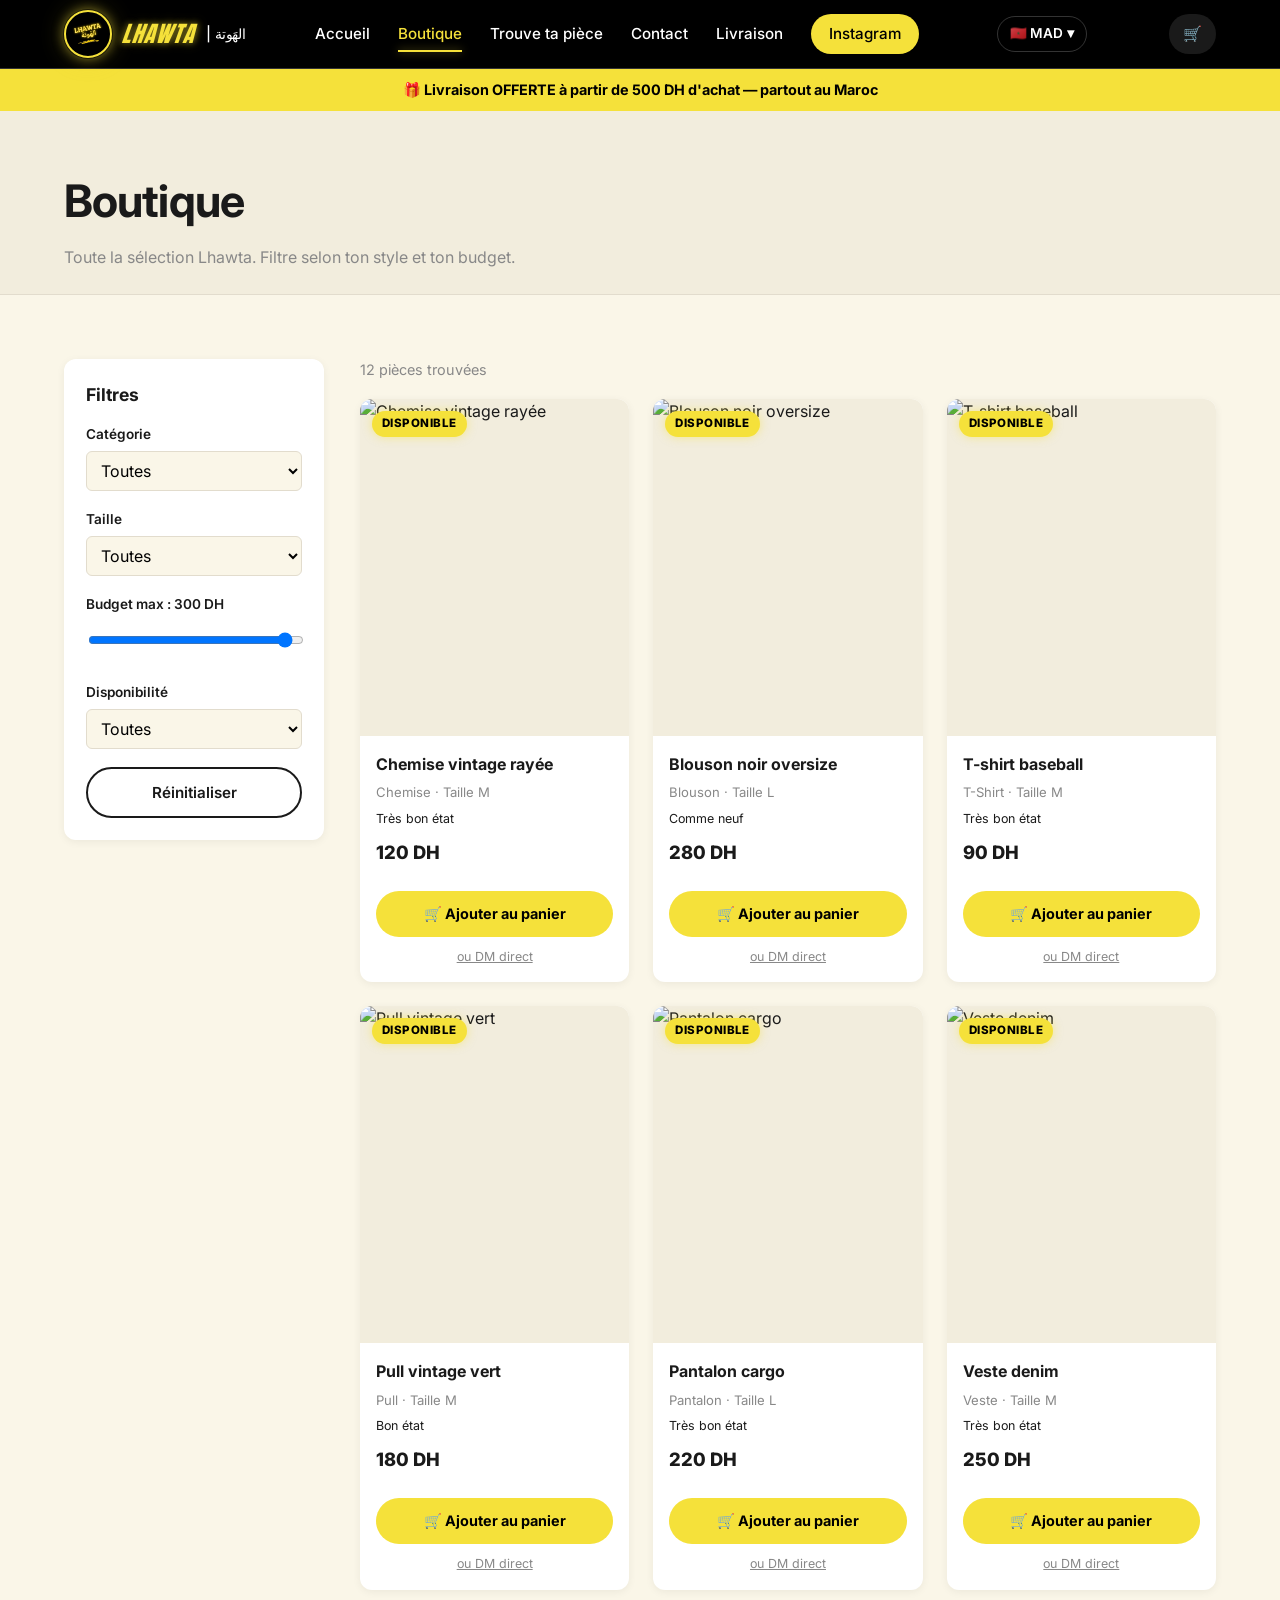
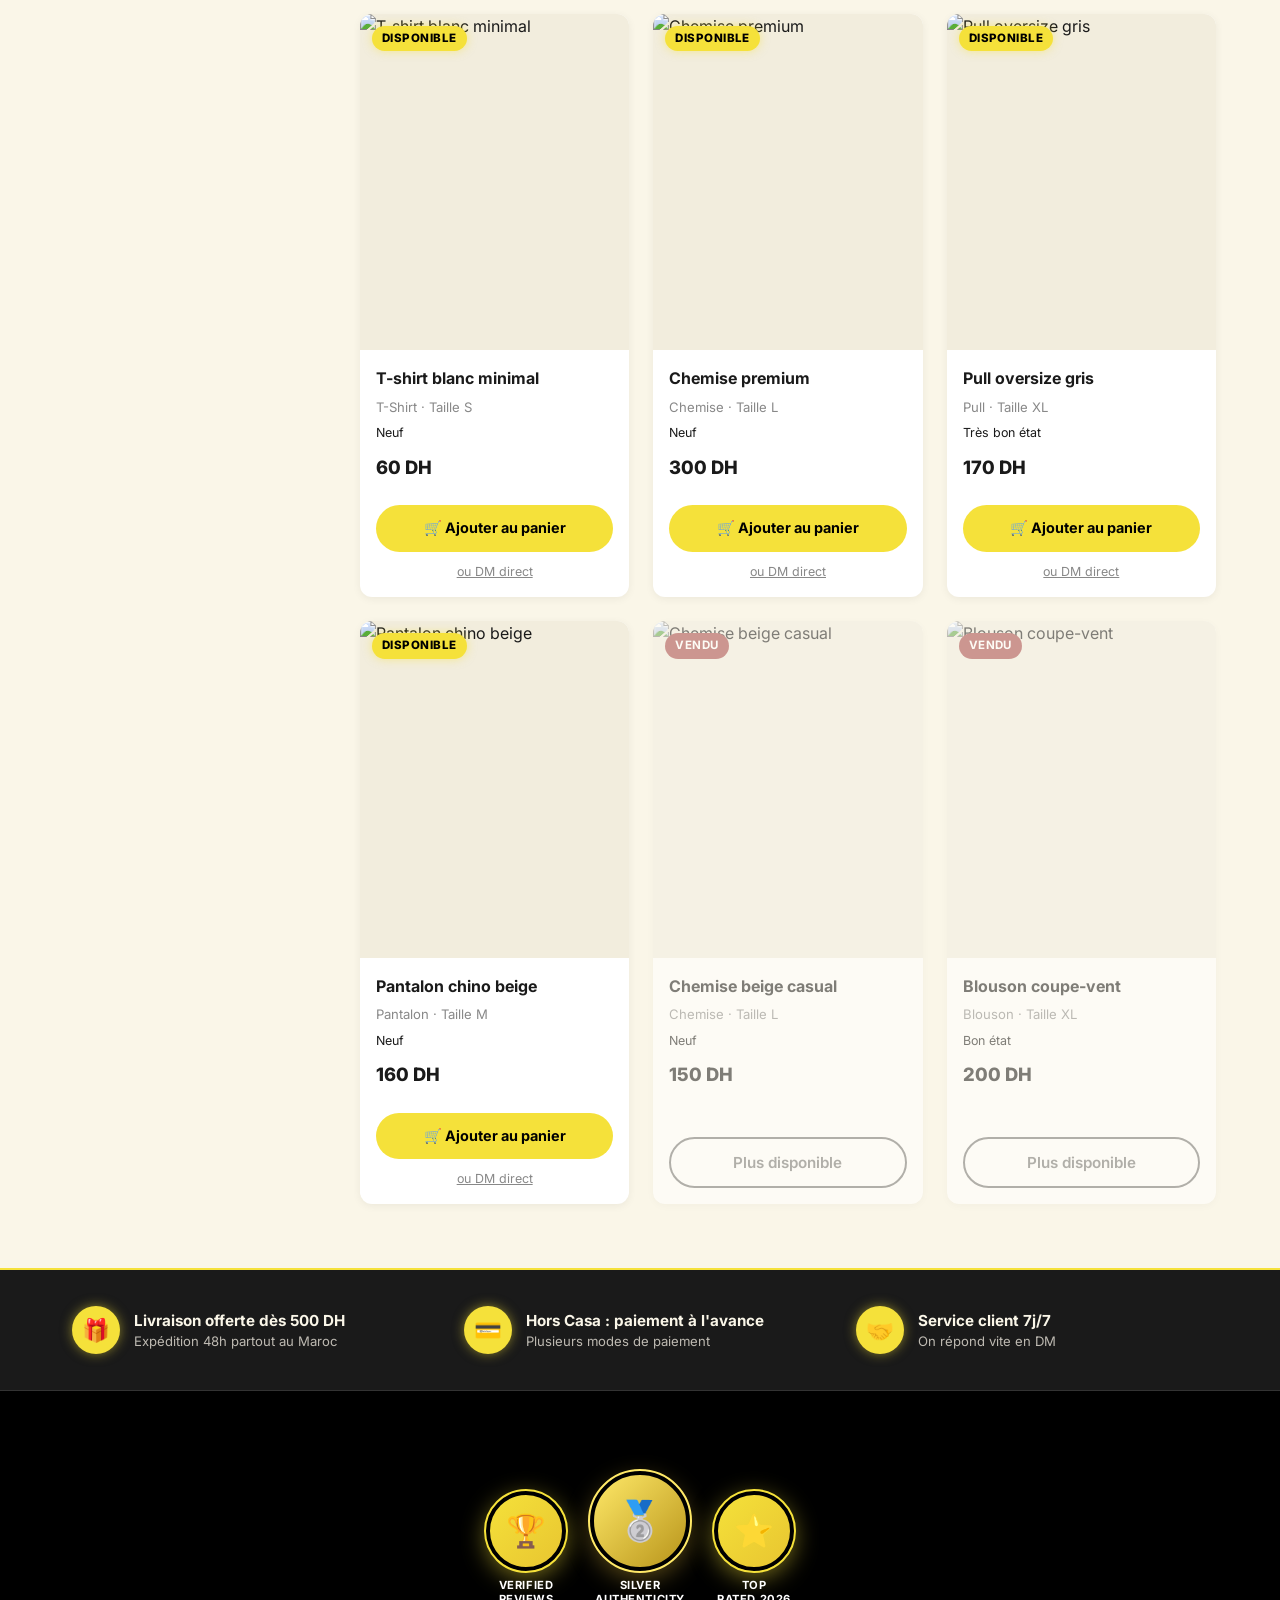
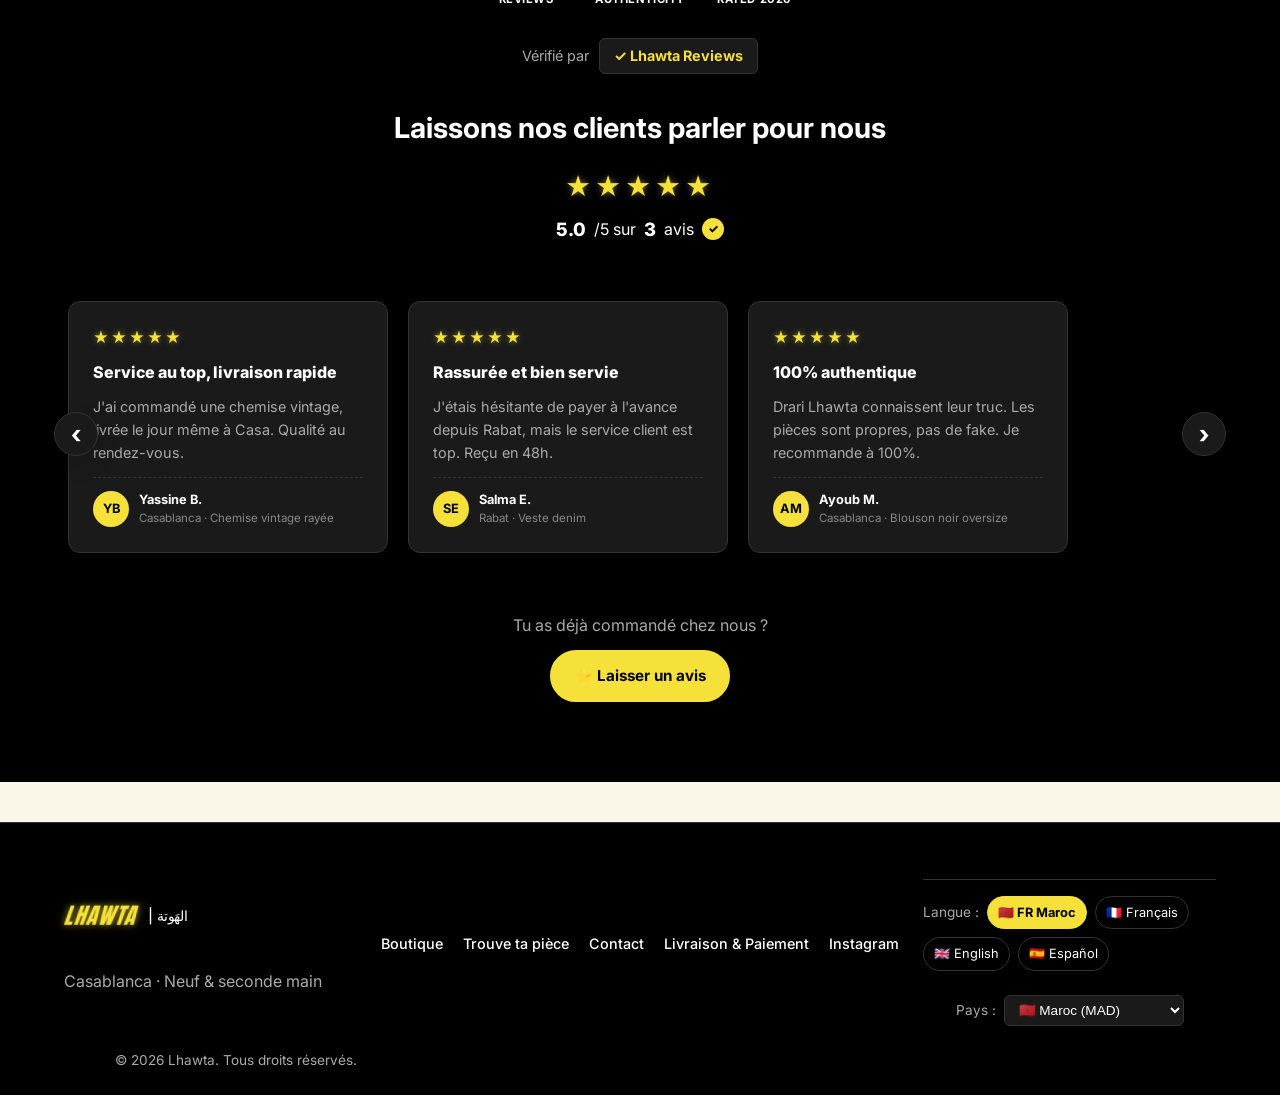
==== boutique.html @ f3bfa850 "feat(shipping): country-aware page (Maroc vs International)" ====
<!DOCTYPE html>
<html lang="fr">
<head>
  <meta charset="UTF-8" />
  <meta name="viewport" content="width=device-width, initial-scale=1.0" />
  <meta http-equiv="Cache-Control" content="no-cache, no-store, must-revalidate" />
  <meta http-equiv="Pragma" content="no-cache" />
  <meta http-equiv="Expires" content="0" />
  <title>Boutique — Lhawta | الهَوتة</title>
  <meta name="description" content="Toute la boutique Lhawta : chemises, t-shirts, blousons, pulls, pantalons. Neuf & seconde main à Casablanca." />
  <!-- Google Fonts : Anton (logo) + Inter (corps) -->
  <link rel="preconnect" href="https://fonts.googleapis.com">
  <link rel="preconnect" href="https://fonts.gstatic.com" crossorigin>
  <link href="https://fonts.googleapis.com/css2?family=Anton&family=Inter:wght@400;500;600;700;800&display=swap" rel="stylesheet">
  <link rel="stylesheet" href="css/style.css?v=20260533" />
</head>
<body class="theme-light">

  <!-- ===== HEADER ===== -->
  <header class="site-header">
    <div class="container header-inner">
      <a href="index.html" class="logo">
        <img src="images/logo.png" alt="Lhawta" class="logo-img" />
        <span class="logo-text">LHAWTA</span>
        <span class="logo-ar">| الهَوتة</span>
      </a>
      <nav class="main-nav" aria-label="Navigation principale">
        <a href="index.html" data-i18n="nav.home">Accueil</a>
        <a href="boutique.html" class="active" data-i18n="nav.shop">Boutique</a>
        <a href="trouve-ta-piece.html" data-i18n="nav.find">Trouve ta pièce</a>
        <a href="contact.html" data-i18n="nav.contact">Contact</a>
        <a href="livraison.html" data-i18n="nav.shipping">Livraison</a>
        <a href="https://www.instagram.com/lhawta.casablanca/" target="_blank" rel="noopener" class="nav-ig" data-i18n="nav.instagram">Instagram</a>
      </nav>
      <!-- Sélecteur de pays -->
      <div class="country-selector">
        <button class="country-selector-btn" onclick="document.getElementById('country-dropdown').classList.toggle('open')">
          <span class="country-selector-current">🇲🇦 MAD</span> ▾
        </button>
        <div id="country-dropdown" class="country-dropdown">
          <button class="country-option" data-country="MA" onclick="setCountry('MA'); document.getElementById('country-dropdown').classList.remove('open')">🇲🇦 Maroc (MAD)</button>
          <button class="country-option" data-country="FR" onclick="setCountry('FR'); document.getElementById('country-dropdown').classList.remove('open')">🇫🇷 France (EUR)</button>
          <button class="country-option" data-country="BE" onclick="setCountry('BE'); document.getElementById('country-dropdown').classList.remove('open')">🇧🇪 Belgique (EUR)</button>
          <button class="country-option" data-country="CA" onclick="setCountry('CA'); document.getElementById('country-dropdown').classList.remove('open')">🇨🇦 Canada (CAD)</button>
          <button class="country-option" data-country="ES" onclick="setCountry('ES'); document.getElementById('country-dropdown').classList.remove('open')">🇪🇸 España (EUR)</button>
          <button class="country-option" data-country="XX" onclick="setCountry('XX'); document.getElementById('country-dropdown').classList.remove('open')">🌍 International (USD)</button>
        </div>
      </div>
      <a href="panier.html" class="cart-btn" aria-label="Voir le panier">🛒 <span class="cart-count">0</span></a>
      <button class="burger" aria-label="Menu" onclick="document.querySelector('.main-nav').classList.toggle('open')">☰</button>
    </div>
  </header>

  <!-- Bannière promo livraison gratuite -->
  <div class="promo-banner" data-i18n="shop.promo">🎁 Livraison OFFERTE à partir de 500 DH d'achat — partout au Maroc</div>

  <!-- ===== PAGE HEADER ===== -->
  <section class="page-header">
    <div class="container">
      <h1 data-i18n="shop.title">Boutique</h1>
      <p data-i18n="shop.subtitle">Toute la sélection Lhawta. Filtre selon ton style et ton budget.</p>
    </div>
  </section>

  <!-- ===== FILTRES + GRILLE ===== -->
  <section class="section">
    <div class="container shop-layout">

      <!-- Filtres -->
      <aside class="filters" aria-label="Filtres">
        <h2 class="filters-title" data-i18n="shop.filters">Filtres</h2>

        <div class="filter-group">
          <label for="filter-category" data-i18n="shop.filter.category">Catégorie</label>
          <select id="filter-category">
            <option value="all" data-i18n="shop.filter.all">Toutes</option>
            <option value="chemise">Chemise</option>
            <option value="t-shirt">T-shirt</option>
            <option value="blouson">Blouson</option>
            <option value="pull">Pull</option>
            <option value="pantalon">Pantalon</option>
            <option value="veste">Veste</option>
          </select>
        </div>

        <div class="filter-group">
          <label for="filter-size" data-i18n="shop.filter.size">Taille</label>
          <select id="filter-size">
            <option value="all" data-i18n="shop.filter.all">Toutes</option>
            <option value="S">S</option>
            <option value="M">M</option>
            <option value="L">L</option>
            <option value="XL">XL</option>
          </select>
        </div>

        <div class="filter-group">
          <label for="filter-budget"><span data-i18n="shop.filter.budget">Budget</span> max : <span id="budget-value">—</span> DH</label>
          <input type="range" id="filter-budget" min="50" max="500" step="10" value="500" />
        </div>

        <div class="filter-group">
          <label for="filter-status" data-i18n="shop.filter.status">Disponibilité</label>
          <select id="filter-status">
            <option value="all" data-i18n="shop.filter.all">Toutes</option>
            <option value="Disponible">Disponible</option>
            <option value="Vendu">Vendu</option>
          </select>
        </div>

        <button id="reset-filters" class="btn btn-outline btn-block" data-i18n="shop.filter.reset">Réinitialiser</button>
      </aside>

      <!-- Grille produits -->
      <div class="shop-main">
        <p id="results-count" class="results-count"></p>
        <div id="products-grid" class="product-grid"></div>
        <p id="no-results" class="no-results" hidden data-i18n="shop.empty">Aucun produit ne correspond à tes filtres. Essaie d'élargir ta recherche.</p>
      </div>

    </div>
  </section>

  <!-- ===== BANNIÈRE RÉASSURANCE ===== -->
  <section class="trust-banner">
    <div class="container trust-banner-inner">
      <a href="livraison.html" class="trust-item">
        <div class="trust-icon">🎁</div>
        <div class="trust-text">
          <strong data-i18n="trust.shipping.title">Livraison offerte dès 500 DH</strong>
          <span data-i18n="trust.shipping.subtitle">Expédition 48h partout au Maroc</span>
        </div>
      </a>
      <a href="livraison.html" class="trust-item">
        <div class="trust-icon">💳</div>
        <div class="trust-text">
          <strong data-i18n="trust.payment.title">Hors Casa : paiement à l'avance</strong>
          <span data-i18n="trust.payment.subtitle"></span>
        </div>
      </a>
      <a href="contact.html" class="trust-item">
        <div class="trust-icon">🤝</div>
        <div class="trust-text">
          <strong data-i18n="trust.support.title">Service client 7j/7</strong>
          <span data-i18n="trust.support.subtitle">On répond vite en DM</span>
        </div>
      </a>
    </div>
  </section>

  <!-- ===== FOOTER ===== -->
  <!-- ===== AVIS CLIENTS ===== -->
  <section class="lhw-reviews-section">
    <div class="container">

      <div class="lhw-reviews-badges">
        <div class="lhw-badge">
          <div class="lhw-badge-icon">🏆</div>
          <div class="lhw-badge-label">VERIFIED<br>REVIEWS</div>
        </div>
        <div class="lhw-badge lhw-badge-center">
          <div class="lhw-badge-icon">🥈</div>
          <div class="lhw-badge-label">SILVER<br>AUTHENTICITY</div>
        </div>
        <div class="lhw-badge">
          <div class="lhw-badge-icon">⭐</div>
          <div class="lhw-badge-label">TOP<br>RATED 2026</div>
        </div>
      </div>

      <p class="lhw-reviews-verified">
        Vérifié par <span class="lhw-verified-logo">✓ Lhawta Reviews</span>
      </p>

      <div class="lhw-reviews-header">
        <h2 class="lhw-reviews-title" data-i18n="reviews.section_title">Laissons nos clients parler pour nous</h2>
        <div class="lhw-reviews-bigrating">
          <div class="lhw-reviews-bigstars">★★★★★</div>
          <p class="lhw-reviews-summary">
            <strong class="lhw-reviews-avg">5.0</strong>/5 sur <strong class="lhw-reviews-count">3</strong> avis
            <span class="lhw-verified-tick">✓</span>
          </p>
        </div>
      </div>

      <div class="lhw-reviews-carousel">
        <button class="lhw-reviews-nav lhw-reviews-prev" onclick="scrollReviews(-1)" aria-label="Précédent">‹</button>
        <div class="lhw-reviews-track"></div>
        <button class="lhw-reviews-nav lhw-reviews-next" onclick="scrollReviews(1)" aria-label="Suivant">›</button>
      </div>

      <div class="lhw-reviews-cta">
        <p class="muted" data-i18n="reviews.cta.question">Tu as déjà commandé chez nous ?</p>
        <button type="button" class="btn btn-primary" onclick="openReviewModal()" data-i18n="reviews.cta.button">⭐ Laisser un avis</button>
      </div>

    </div>
  </section>

  <footer class="site-footer">
    <div class="container footer-inner">
      <div>
        <p class="logo footer-logo">
        <span class="logo-text">LHAWTA</span>
        <span class="logo-ar">| الهَوتة</span>
      </p>
        <p class="muted" data-i18n="footer.tagline">Casablanca · Neuf & seconde main</p>
      </div>
      <div class="footer-links">
        <a href="boutique.html" data-i18n="nav.shop">Boutique</a>
        <a href="trouve-ta-piece.html">Trouve ta pièce</a>
        <a href="contact.html">Contact</a>
        <a href="livraison.html">Livraison & Paiement</a>
        <a href="https://www.instagram.com/lhawta.casablanca/" target="_blank" rel="noopener">Instagram</a>
      </div>
      <div class="footer-locale">
        <div class="footer-locale-block">
          <span class="muted small">Langue :</span>
          <button class="locale-option" data-locale="fr-ma" onclick="setLocale('fr-ma')">🇲🇦 FR Maroc</button>
          <button class="locale-option" data-locale="fr" onclick="setLocale('fr')">🇫🇷 Français</button>
          <button class="locale-option" data-locale="en" onclick="setLocale('en')">🇬🇧 English</button>
          <button class="locale-option" data-locale="es" onclick="setLocale('es')">🇪🇸 Español</button>
        </div>
        <div class="footer-locale-block">
          <span class="muted small">Pays :</span>
          <select onchange="setCountry(this.value)" class="footer-country-select">
            <option value="MA">🇲🇦 Maroc (MAD)</option>
            <option value="FR">🇫🇷 France (EUR)</option>
            <option value="BE">🇧🇪 Belgique (EUR)</option>
            <option value="CA">🇨🇦 Canada (CAD)</option>
            <option value="ES">🇪🇸 España (EUR)</option>
            <option value="XX">🌍 International (USD)</option>
          </select>
        </div>
      </div>

      <p class="muted small">© 2026 Lhawta. Tous droits réservés.</p>
    </div>
  </footer>

  <script src="js/i18n.js?v=20260533"></script>
  <script src="js/products.js?v=20260533"></script>
  <script src="js/cart.js?v=20260533"></script>
  <script src="js/boutique.js?v=20260533"></script>
  <!-- ===== MODALE : Laisser un avis ===== -->
  <div id="review-modal" class="review-modal" hidden>
    <div class="review-modal-overlay" onclick="closeReviewModal()"></div>
    <div class="review-modal-card" role="dialog" aria-labelledby="review-modal-title">
      <button class="review-modal-close" onclick="closeReviewModal()" aria-label="Fermer">✕</button>

      <h2 id="review-modal-title" data-i18n="reviews.modal.title">⭐ Laisse ton avis sur Lhawta</h2>
      <p class="muted small" data-i18n="reviews.modal.subtitle">Ton avis sera publié instantanément sur le site ✨</p>

      <form id="review-form" class="review-form">
        <input type="text" name="_gotcha" style="display:none" tabindex="-1" autocomplete="off" />

        <div class="form-row">
          <label for="rv-name" data-i18n="reviews.modal.name">Ton prénom *</label>
          <input type="text" id="rv-name" name="name" required placeholder="Ex: Sara" maxlength="40" />
        </div>

        <div class="form-row form-row-2">
          <div>
            <label for="rv-city" data-i18n="reviews.modal.city">Ta ville *</label>
            <input type="text" id="rv-city" name="city" required placeholder="Casablanca" maxlength="30" />
          </div>
          <div>
            <label for="rv-handle">Ton Instagram <span class="muted small">(optionnel)</span></label>
            <input type="text" id="rv-handle" name="handle" placeholder="@ton_pseudo" maxlength="30" />
          </div>
        </div>

        <div class="form-row">
          <label data-i18n="reviews.modal.rating">Ta note *</label>
          <div class="rating-input" id="rating-input">
            <input type="radio" name="rating" value="5" id="star5" required />
            <label for="star5" title="5 étoiles">★</label>
            <input type="radio" name="rating" value="4" id="star4" />
            <label for="star4" title="4 étoiles">★</label>
            <input type="radio" name="rating" value="3" id="star3" />
            <label for="star3" title="3 étoiles">★</label>
            <input type="radio" name="rating" value="2" id="star2" />
            <label for="star2" title="2 étoiles">★</label>
            <input type="radio" name="rating" value="1" id="star1" />
            <label for="star1" title="1 étoile">★</label>
          </div>
        </div>

        <div class="form-row">
          <label for="rv-title" data-i18n="reviews.modal.review_title">Titre de ton avis *</label>
          <input type="text" id="rv-title" name="title" required placeholder="Ex: Service au top" maxlength="80" />
        </div>

        <div class="form-row">
          <label for="rv-text" data-i18n="reviews.modal.message">Ton message *</label>
          <textarea id="rv-text" name="text" rows="4" required placeholder="Raconte ton expérience avec Lhawta..." maxlength="400"></textarea>
          <span class="char-count" id="char-count">0 / 400</span>
        </div>

        <div class="form-row">
          <label for="rv-item">Pièce achetée <span class="muted small">(optionnel)</span></label>
          <input type="text" id="rv-item" name="item" placeholder="Ex: Veste denim" maxlength="60" />
        </div>

        <div class="review-form-actions">
          <button type="button" class="btn btn-outline" onclick="closeReviewModal()" data-i18n="reviews.modal.cancel">Annuler</button>
          <button type="submit" class="btn btn-primary" id="rv-submit" data-i18n="reviews.modal.submit">📤 Envoyer mon avis</button>
        </div>
      </form>

      <div id="review-success" class="review-success" hidden>
        <div class="success-icon">🎉</div>
        <h3 data-i18n="reviews.success.title">Merci pour ton avis !</h3>
        <p data-i18n="reviews.success.message">Ton avis est publié sur le site. Tu peux le voir dans la section "Ils nous font confiance".</p>
        <button class="btn btn-primary btn-block" onclick="closeReviewModal()" data-i18n="reviews.success.close">Fermer</button>
      </div>
    </div>
  </div>

  <script src="js/reviews.js?v=20260533"></script>
  <script src="js/review-form.js?v=20260533"></script>

</body>
</html>
---- css/style.css ----
/* =========================================================
   Lhawta | الهَوتة — Stylesheet
   Style : streetwear propre + vintage minimal
   ========================================================= */

/* ---------- Variables ---------- */
:root {
  /* ===== Palette Lhawta v2 — jaune néon + noir ===== */
  --color-bg:          #FAF6E8;    /* fond crème pour pages shopping */
  --color-bg-dark:     #000000;    /* fond noir pour pages dark */
  --color-bg-alt:      #F2EDDD;    /* crème un peu plus marqué */
  --color-bg-section:  #1A1A1A;    /* sections noires alternées */
  --color-card:        #FFFFFF;    /* carte sur fond clair */
  --color-card-dark:   #1A1A1A;    /* carte sur fond noir */
  --color-text:        #1A1A1A;    /* texte sur fond clair */
  --color-text-light:  #FFFFFF;    /* texte sur fond noir */
  --color-muted:       #888888;    /* texte secondaire */
  --color-muted-dark:  #AAAAAA;    /* texte secondaire sur noir */

  /* ===== Accents jaunes ===== */
  --color-accent:      #F5E13A;    /* jaune néon principal */
  --color-accent-dark: #E8C530;    /* jaune doré secondaire */
  --color-accent-glow: rgba(245, 225, 58, 0.5); /* halo glow */

  /* ===== Couleurs fonctionnelles ===== */
  --color-border:      #E2DCCD;    /* bordure sur clair */
  --color-border-dark: #333333;    /* bordure sur noir */
  --color-danger:      #B94343;
  --color-success:     #6BAA45;

  /* ===== Rayons ===== */
  --radius-sm: 6px;
  --radius-md: 12px;
  --radius-lg: 20px;

  /* ===== Ombres ===== */
  --shadow-sm: 0 2px 8px rgba(0, 0, 0, 0.06);
  --shadow-md: 0 8px 24px rgba(0, 0, 0, 0.12);
  --shadow-glow: 0 0 20px var(--color-accent-glow);

  /* ===== Typographie ===== */
  --font-sans:    "Inter", "Helvetica Neue", Arial, sans-serif;
  --font-display: "Anton", "Helvetica Neue", sans-serif;

  --container-max: 1200px;
}

/* ---------- Reset ---------- */
*, *::before, *::after { box-sizing: border-box; }
html, body { margin: 0; padding: 0; }
img { max-width: 100%; display: block; }
a { color: inherit; text-decoration: none; }
button { font: inherit; cursor: pointer; border: none; background: none; }

body {
  font-family: var(--font-sans);
  background: var(--color-bg);
  color: var(--color-text);
  line-height: 1.55;
  -webkit-font-smoothing: antialiased;
}

/* ---------- Layout helpers ---------- */
.container {
  max-width: var(--container-max);
  margin: 0 auto;
  padding: 0 24px;
}
.section { padding: 64px 0; }
.section-alt { background: var(--color-bg-alt); }
.section-title {
  font-size: clamp(1.6rem, 3vw, 2.2rem);
  margin: 0 0 8px;
  letter-spacing: -.02em;
}
.section-subtitle {
  color: var(--color-muted);
  margin: 0 0 32px;
}
.center-cta { text-align: center; margin-top: 32px; }
.muted { color: var(--color-muted); }
.small { font-size: .85rem; }

/* ---------- Header ---------- */
.site-header {
  position: sticky;
  top: 0;
  z-index: 100;
  background: rgba(245, 240, 230, .92);
  backdrop-filter: blur(8px);
  -webkit-backdrop-filter: blur(8px);
  border-bottom: 1px solid var(--color-border);
}
.header-inner {
  display: flex;
  align-items: center;
  justify-content: space-between;
  height: 68px;
}
.logo {
  font-weight: 800;
  font-size: 1.25rem;
  letter-spacing: -.02em;
}
.logo-ar {
  font-weight: 500;
  color: var(--color-brown);
  margin-left: 4px;
}
.main-nav {
  display: flex;
  align-items: center;
  gap: 28px;
}
.main-nav a {
  font-size: .95rem;
  font-weight: 500;
  color: var(--color-text);
  position: relative;
  transition: color .2s;
}
.main-nav a:hover { color: var(--color-accent); }
.main-nav a.active::after {
  content: "";
  position: absolute;
  bottom: -6px; left: 0; right: 0;
  height: 2px;
  background: var(--color-accent);
}
.nav-ig {
  background: var(--color-text);
  color: var(--color-bg) !important;
  padding: 8px 16px;
  border-radius: 999px;
  font-weight: 600;
}
.nav-ig:hover { background: var(--color-accent-dark); }
.burger {
  display: none;
  font-size: 1.5rem;
  color: var(--color-text);
}

/* ---------- Hero ---------- */
.hero {
  background:
    linear-gradient(135deg, rgba(107,122,58,.08), rgba(91,58,34,.06)),
    var(--color-bg);
  padding: 96px 0 80px;
  text-align: center;
  border-bottom: 1px solid var(--color-border);
}
.hero-title {
  font-size: clamp(2.2rem, 6vw, 4.2rem);
  font-weight: 800;
  letter-spacing: -.03em;
  margin: 0 0 16px;
  line-height: 1.05;
}
.hero-subtitle {
  font-size: clamp(1rem, 1.5vw, 1.25rem);
  color: var(--color-muted);
  max-width: 600px;
  margin: 0 auto 36px;
}
.hero-cta {
  display: flex;
  gap: 14px;
  justify-content: center;
  flex-wrap: wrap;
}

/* ---------- Page header ---------- */
.page-header {
  padding: 56px 0 24px;
  background: var(--color-bg-alt);
  border-bottom: 1px solid var(--color-border);
}
.page-header h1 {
  font-size: clamp(1.8rem, 4vw, 2.8rem);
  margin: 0 0 8px;
  letter-spacing: -.02em;
}
.page-header p { color: var(--color-muted); margin: 0; }

/* ---------- Buttons ---------- */
.btn {
  display: inline-block;
  padding: 12px 22px;
  border-radius: 999px;
  font-weight: 600;
  font-size: .95rem;
  transition: transform .15s ease, background .2s ease, color .2s ease;
  text-align: center;
  border: 2px solid transparent;
  cursor: pointer;
}
.btn:hover { transform: translateY(-1px); }
.btn-primary {
  background: var(--color-accent);
  color: #fff;
}
.btn-primary:hover { background: var(--color-accent-dark); }
.btn-dark {
  background: var(--color-text);
  color: var(--color-bg);
}
.btn-dark:hover { background: #000; }
.btn-outline {
  background: transparent;
  color: var(--color-text);
  border: 2px solid var(--color-text);
}
.btn-outline:hover { background: var(--color-text); color: var(--color-bg); }
.btn-large { padding: 16px 32px; font-size: 1rem; }
.btn-block { display: block; width: 100%; }

/* ---------- Features grid ---------- */
.features-grid {
  display: grid;
  grid-template-columns: repeat(auto-fit, minmax(220px, 1fr));
  gap: 20px;
}
.feature-card {
  background: var(--color-card);
  padding: 28px 22px;
  border-radius: var(--radius-md);
  box-shadow: var(--shadow-sm);
  text-align: left;
}
.feature-icon {
  width: 44px; height: 44px;
  border-radius: 50%;
  background: var(--color-accent);
  color: #fff;
  display: flex; align-items: center; justify-content: center;
  font-weight: 700;
  margin-bottom: 16px;
  font-size: .9rem;
}
.feature-card h3 {
  margin: 0 0 8px;
  font-size: 1.05rem;
}
.feature-card p {
  margin: 0;
  color: var(--color-muted);
  font-size: .92rem;
}

/* ---------- CTA Instagram ---------- */
.cta-ig {
  background: var(--color-text);
  color: var(--color-bg);
  padding: 64px 0;
  text-align: center;
}
.cta-ig h2 {
  font-size: clamp(1.6rem, 3vw, 2.2rem);
  margin: 0 0 12px;
}
.cta-ig p {
  color: rgba(245, 240, 230, .8);
  margin: 0 0 28px;
}

/* ---------- Product grid ---------- */
.product-grid {
  display: grid;
  grid-template-columns: repeat(auto-fill, minmax(240px, 1fr));
  gap: 24px;
}
.product-card {
  background: var(--color-card);
  border-radius: var(--radius-md);
  overflow: hidden;
  box-shadow: var(--shadow-sm);
  display: flex;
  flex-direction: column;
  transition: transform .2s ease, box-shadow .2s ease;
}
.product-card:hover {
  transform: translateY(-4px);
  box-shadow: var(--shadow-md);
}
.product-card.sold {
  opacity: .55;
  filter: grayscale(20%);
}
.product-image {
  position: relative;
  aspect-ratio: 4 / 5;
  overflow: hidden;
  background: var(--color-bg-alt);
}
.product-image img {
  width: 100%;
  height: 100%;
  object-fit: cover;
  transition: transform .4s ease;
}
.product-card:hover .product-image img {
  transform: scale(1.04);
}
.badge {
  position: absolute;
  top: 12px;
  left: 12px;
  padding: 4px 10px;
  border-radius: 999px;
  font-size: .72rem;
  font-weight: 700;
  text-transform: uppercase;
  letter-spacing: .04em;
}
.badge-ok {
  background: var(--color-accent);
  color: #fff;
}
.badge-sold {
  background: var(--color-danger);
  color: #fff;
}
.badge-match {
  position: absolute;
  top: 12px;
  right: 12px;
  background: var(--color-text);
  color: var(--color-bg);
  padding: 6px 12px;
  border-radius: 999px;
  font-size: .8rem;
  font-weight: 700;
}
.product-body {
  padding: 16px;
  display: flex;
  flex-direction: column;
  gap: 6px;
  flex-grow: 1;
}
.product-name {
  font-size: 1rem;
  margin: 0;
  font-weight: 700;
}
.product-meta {
  font-size: .82rem;
  color: var(--color-muted);
  margin: 0;
  text-transform: capitalize;
}
.product-condition {
  font-size: .78rem;
  color: var(--color-brown);
  margin: 0;
}
.product-price {
  font-size: 1.15rem;
  font-weight: 800;
  margin: 4px 0 12px;
  color: var(--color-text);
}
.product-reason {
  font-size: .82rem;
  color: var(--color-muted);
  font-style: italic;
  margin: 0 0 12px;
}
.product-body .btn { margin-top: auto; }

/* ---------- Shop layout ---------- */
.shop-layout {
  display: grid;
  grid-template-columns: 260px 1fr;
  gap: 36px;
  align-items: start;
}
.filters {
  background: var(--color-card);
  padding: 22px;
  border-radius: var(--radius-md);
  box-shadow: var(--shadow-sm);
  position: sticky;
  top: 90px;
}
.filters-title {
  font-size: 1.1rem;
  margin: 0 0 16px;
}
.filter-group {
  margin-bottom: 18px;
}
.filter-group label {
  display: block;
  font-size: .85rem;
  font-weight: 600;
  margin-bottom: 6px;
  color: var(--color-text);
}
.filter-group select,
.filter-group input[type="range"] {
  width: 100%;
  padding: 8px 10px;
  border: 1px solid var(--color-border);
  border-radius: var(--radius-sm);
  background: var(--color-bg);
  font: inherit;
}
.results-count {
  color: var(--color-muted);
  margin: 0 0 18px;
  font-size: .9rem;
}
.no-results {
  text-align: center;
  padding: 40px 20px;
  color: var(--color-muted);
  background: var(--color-card);
  border-radius: var(--radius-md);
  border: 1px dashed var(--color-border);
}

/* ---------- Quiz ---------- */
.quiz-container { max-width: 760px; margin: 0 auto; }
.quiz-form { display: flex; flex-direction: column; gap: 24px; }
.quiz-question {
  background: var(--color-card);
  padding: 24px;
  border-radius: var(--radius-md);
  border: none;
  box-shadow: var(--shadow-sm);
  margin: 0;
}
.quiz-question legend {
  font-weight: 700;
  font-size: 1.05rem;
  padding: 0;
  margin-bottom: 16px;
  display: flex;
  align-items: center;
  gap: 10px;
}
.q-num {
  display: inline-flex;
  width: 28px; height: 28px;
  background: var(--color-accent);
  color: #fff;
  border-radius: 50%;
  align-items: center;
  justify-content: center;
  font-size: .85rem;
  font-weight: 700;
}
.quiz-options {
  display: flex;
  flex-wrap: wrap;
  gap: 10px;
}
.quiz-options label {
  position: relative;
  cursor: pointer;
}
.quiz-options input[type="radio"] {
  position: absolute;
  opacity: 0;
  pointer-events: none;
}
.quiz-options label span {
  display: inline-block;
  padding: 10px 18px;
  border: 2px solid var(--color-border);
  border-radius: 999px;
  background: var(--color-bg);
  font-size: .9rem;
  font-weight: 500;
  transition: all .15s ease;
}
.quiz-options label:hover span {
  border-color: var(--color-accent);
}
.quiz-options input[type="radio"]:checked + span {
  background: var(--color-text);
  color: var(--color-bg);
  border-color: var(--color-text);
}
.quiz-actions {
  display: flex;
  gap: 12px;
  justify-content: center;
  flex-wrap: wrap;
  margin-top: 8px;
}
.quiz-results {
  margin-top: 56px;
  padding-top: 40px;
  border-top: 1px solid var(--color-border);
}

/* ---------- Contact ---------- */
.contact-layout {
  display: grid;
  grid-template-columns: 1fr 1.3fr;
  gap: 40px;
  align-items: start;
}
.contact-channels {
  display: flex;
  flex-direction: column;
  gap: 16px;
}
.contact-card {
  display: flex;
  gap: 16px;
  align-items: flex-start;
  background: var(--color-card);
  padding: 20px;
  border-radius: var(--radius-md);
  box-shadow: var(--shadow-sm);
  transition: transform .15s ease;
}
.contact-card:not(.static):hover { transform: translateY(-2px); }
.contact-icon {
  width: 48px; height: 48px;
  background: var(--color-text);
  color: var(--color-bg);
  border-radius: 50%;
  display: flex; align-items: center; justify-content: center;
  font-weight: 700;
  font-size: .9rem;
  flex-shrink: 0;
}
.contact-card h3 { margin: 0 0 4px; font-size: 1.05rem; }
.contact-card p { margin: 0; }
.contact-form-wrapper {
  background: var(--color-card);
  padding: 28px;
  border-radius: var(--radius-md);
  box-shadow: var(--shadow-sm);
}
.contact-form-wrapper h2 { margin: 0 0 6px; }
.contact-form { margin-top: 18px; display: flex; flex-direction: column; gap: 14px; }
.form-row label {
  display: block;
  font-size: .85rem;
  font-weight: 600;
  margin-bottom: 6px;
}
.form-row input,
.form-row textarea {
  width: 100%;
  padding: 10px 12px;
  border: 1px solid var(--color-border);
  border-radius: var(--radius-sm);
  font: inherit;
  background: var(--color-bg);
  resize: vertical;
}
.form-row input:focus,
.form-row textarea:focus {
  outline: none;
  border-color: var(--color-accent);
}
.prepared-message {
  margin-top: 22px;
  padding-top: 22px;
  border-top: 1px dashed var(--color-border);
}
.prepared-message pre {
  background: var(--color-bg);
  padding: 14px;
  border-radius: var(--radius-sm);
  white-space: pre-wrap;
  font-family: var(--font-sans);
  font-size: .9rem;
  margin: 12px 0;
}

/* ---------- Footer ---------- */
.site-footer {
  background: var(--color-bg-alt);
  border-top: 1px solid var(--color-border);
  padding: 40px 0 24px;
  margin-top: 40px;
}
.footer-inner {
  display: grid;
  grid-template-columns: 1fr auto 1fr;
  gap: 24px;
  align-items: center;
}
.footer-links {
  display: flex;
  gap: 20px;
  flex-wrap: wrap;
  justify-content: center;
}
.footer-links a {
  font-size: .9rem;
  font-weight: 500;
}
.footer-links a:hover { color: var(--color-accent); }
.footer-inner > p.small { text-align: right; margin: 0; }

/* ---------- Responsive ---------- */
@media (max-width: 900px) {
  .shop-layout { grid-template-columns: 1fr; }
  .filters { position: static; }
  .contact-layout { grid-template-columns: 1fr; }
  .footer-inner { grid-template-columns: 1fr; text-align: center; }
  .footer-inner > p.small { text-align: center; }
}

@media (max-width: 720px) {
  .burger { display: block; }
  .main-nav {
    position: absolute;
    top: 68px; left: 0; right: 0;
    background: var(--color-bg);
    flex-direction: column;
    align-items: flex-start;
    padding: 16px 24px;
    gap: 12px;
    border-bottom: 1px solid var(--color-border);
    display: none;
  }
  .main-nav.open { display: flex; }
  .main-nav a { width: 100%; padding: 8px 0; }
  .nav-ig { text-align: center; }
  .section { padding: 48px 0; }
  .hero { padding: 64px 0 56px; }
  .product-grid {
    grid-template-columns: repeat(auto-fill, minmax(160px, 1fr));
    gap: 14px;
  }
  .product-body { padding: 12px; }
  .product-name { font-size: .9rem; }
  .product-price { font-size: 1rem; }
}

/* =========================================================
   CART — Ajouts pour le panier
   ========================================================= */

.cart-btn {
  display: inline-flex;
  align-items: center;
  gap: 6px;
  padding: 8px 14px;
  border-radius: 999px;
  background: var(--color-bg-alt);
  font-weight: 600;
  font-size: .95rem;
  transition: background .2s;
  margin-left: 12px;
}
.cart-btn:hover { background: var(--color-border); }
.cart-count {
  display: inline-flex;
  align-items: center;
  justify-content: center;
  min-width: 22px;
  height: 22px;
  padding: 0 6px;
  background: var(--color-accent);
  color: #fff;
  border-radius: 999px;
  font-size: .75rem;
  font-weight: 700;
  display: none;
}

.lhw-toast {
  position: fixed;
  bottom: 24px;
  left: 50%;
  transform: translateX(-50%) translateY(20px);
  background: var(--color-text);
  color: var(--color-bg);
  padding: 12px 22px;
  border-radius: 999px;
  font-size: .9rem;
  font-weight: 500;
  box-shadow: var(--shadow-md);
  opacity: 0;
  pointer-events: none;
  transition: opacity .25s ease, transform .25s ease;
  z-index: 1000;
  max-width: 90vw;
  text-align: center;
}
.lhw-toast.show {
  opacity: 1;
  transform: translateX(-50%) translateY(0);
}

.empty-cart {
  text-align: center;
  padding: 60px 20px;
  background: var(--color-card);
  border-radius: var(--radius-md);
  box-shadow: var(--shadow-sm);
}
.empty-cart-icon { font-size: 4rem; margin-bottom: 16px; }
.empty-cart h2 { margin: 0 0 10px; }
.empty-cart p { margin: 0 0 28px; }

.cart-layout {
  display: grid;
  grid-template-columns: 1fr 360px;
  gap: 32px;
  align-items: start;
}
.cart-items { display: flex; flex-direction: column; gap: 14px; }
.cart-item {
  display: grid;
  grid-template-columns: 90px 1fr auto;
  gap: 16px;
  align-items: center;
  background: var(--color-card);
  padding: 14px;
  border-radius: var(--radius-md);
  box-shadow: var(--shadow-sm);
}
.cart-item img {
  width: 90px;
  height: 110px;
  object-fit: cover;
  border-radius: var(--radius-sm);
}
.cart-item-info h3 { margin: 0 0 4px; font-size: 1rem; }
.cart-item-info p { margin: 0; }
.cart-item-price {
  font-weight: 800;
  margin-top: 6px !important;
  color: var(--color-text);
}
.cart-remove {
  width: 36px;
  height: 36px;
  border-radius: 50%;
  background: var(--color-bg-alt);
  color: var(--color-text);
  font-size: 1rem;
  font-weight: 700;
  border: none;
  cursor: pointer;
  transition: background .2s, color .2s;
}
.cart-remove:hover { background: var(--color-danger); color: #fff; }

.cart-summary {
  background: var(--color-card);
  padding: 24px;
  border-radius: var(--radius-md);
  box-shadow: var(--shadow-sm);
  position: sticky;
  top: 90px;
  display: flex;
  flex-direction: column;
  gap: 12px;
}
.cart-summary h2 { margin: 0 0 8px; font-size: 1.2rem; }
.summary-row {
  display: flex;
  justify-content: space-between;
  padding: 6px 0;
  font-size: .95rem;
}
.summary-total {
  border-top: 1px solid var(--color-border);
  padding-top: 14px;
  margin-top: 6px;
  font-size: 1.2rem;
  font-weight: 800;
}
.message-preview {
  margin-top: 12px;
  padding-top: 12px;
  border-top: 1px dashed var(--color-border);
}
.message-preview summary {
  cursor: pointer;
  font-size: .85rem;
  color: var(--color-muted);
  font-weight: 500;
}
.message-preview pre {
  background: var(--color-bg);
  padding: 12px;
  border-radius: var(--radius-sm);
  white-space: pre-wrap;
  font-family: var(--font-sans);
  font-size: .82rem;
  margin: 10px 0 0;
  color: var(--color-text);
}

.btn-add-cart {
  background: var(--color-accent);
  color: #fff;
  display: block;
  width: 100%;
  padding: 12px 18px;
  border-radius: 999px;
  font-weight: 600;
  font-size: .9rem;
  transition: background .2s, transform .15s;
  margin-top: 6px;
  border: none;
  cursor: pointer;
}
.btn-add-cart:hover {
  background: var(--color-accent-dark);
  transform: translateY(-1px);
}
.product-actions {
  margin-top: auto;
  display: flex;
  flex-direction: column;
  gap: 6px;
}

@media (max-width: 900px) {
  .cart-layout { grid-template-columns: 1fr; }
  .cart-summary { position: static; }
}
@media (max-width: 720px) {
  .cart-item {
    grid-template-columns: 70px 1fr auto;
    gap: 12px;
    padding: 10px;
  }
  .cart-item img { width: 70px; height: 88px; }
  .cart-item-info h3 { font-size: .9rem; }
}

/* =========================================================
   ORDER MODAL — Confirmation panier → Instagram
   ========================================================= */

.lhw-modal {
  position: fixed;
  inset: 0;
  z-index: 2000;
  display: flex;
  align-items: center;
  justify-content: center;
  padding: 20px;
  animation: lhw-modal-in .2s ease-out;
}
@keyframes lhw-modal-in {
  from { opacity: 0; }
  to   { opacity: 1; }
}
.lhw-modal-backdrop {
  position: absolute;
  inset: 0;
  background: rgba(0, 0, 0, .55);
  backdrop-filter: blur(2px);
}
.lhw-modal-box {
  position: relative;
  background: var(--color-card);
  border-radius: var(--radius-md);
  box-shadow: var(--shadow-md);
  padding: 28px;
  max-width: 480px;
  width: 100%;
  max-height: 90vh;
  overflow-y: auto;
  animation: lhw-modal-pop .25s ease-out;
}
@keyframes lhw-modal-pop {
  from { transform: scale(.92); opacity: 0; }
  to   { transform: scale(1); opacity: 1; }
}
.lhw-modal-close {
  position: absolute;
  top: 12px;
  right: 12px;
  width: 36px;
  height: 36px;
  border-radius: 50%;
  background: var(--color-bg-alt);
  border: none;
  font-size: 1rem;
  font-weight: 700;
  cursor: pointer;
  transition: background .2s;
}
.lhw-modal-close:hover { background: var(--color-border); }
.lhw-modal-box h2 {
  margin: 0 0 16px;
  font-size: 1.3rem;
}
.lhw-modal-steps {
  margin: 0 0 18px;
  padding-left: 22px;
  font-size: .95rem;
  line-height: 1.7;
  color: var(--color-text);
}
.lhw-modal-steps li { margin-bottom: 4px; }
.lhw-modal-message {
  background: var(--color-bg);
  border: 1px solid var(--color-border);
  border-radius: var(--radius-sm);
  padding: 14px;
  font-family: var(--font-sans);
  font-size: .85rem;
  line-height: 1.5;
  white-space: pre-wrap;
  margin: 0 0 18px;
  max-height: 220px;
  overflow-y: auto;
  color: var(--color-text);
  user-select: text;
}
.lhw-modal-actions {
  display: flex;
  flex-direction: column;
  gap: 10px;
  margin-bottom: 14px;
}
.lhw-modal-hint {
  margin: 0;
  text-align: center;
  line-height: 1.5;
}

@media (max-width: 480px) {
  .lhw-modal-box { padding: 22px 18px; }
  .lhw-modal-box h2 { font-size: 1.15rem; }
  .lhw-modal-message { font-size: .8rem; max-height: 180px; }
}

/* =========================================================
   TRUST BANNER — Bannière de réassurance avant footer
   ========================================================= */

.trust-banner {
  background: var(--color-text);
  color: var(--color-bg);
  padding: 28px 0;
  border-top: 3px solid var(--color-accent);
}
.trust-banner-inner {
  display: grid;
  grid-template-columns: repeat(3, 1fr);
  gap: 24px;
  align-items: center;
}
.trust-item {
  display: flex;
  align-items: center;
  gap: 14px;
  color: var(--color-bg);
  padding: 8px;
  border-radius: var(--radius-sm);
  transition: background .2s;
}
.trust-item:hover {
  background: rgba(255, 255, 255, .06);
}
.trust-icon {
  width: 48px;
  height: 48px;
  flex-shrink: 0;
  background: var(--color-accent);
  border-radius: 50%;
  display: flex;
  align-items: center;
  justify-content: center;
  font-size: 1.4rem;
}
.trust-text {
  display: flex;
  flex-direction: column;
  gap: 2px;
  line-height: 1.3;
}
.trust-text strong {
  font-size: .95rem;
  font-weight: 700;
}
.trust-text span {
  font-size: .82rem;
  color: rgba(245, 240, 230, .75);
}

/* Responsive : empile en colonne sur mobile/tablette */
@media (max-width: 900px) {
  .trust-banner-inner {
    grid-template-columns: 1fr;
    gap: 14px;
  }
  .trust-item {
    padding: 10px;
  }
}

/* =========================================================
   PAGE LIVRAISON & PAIEMENT
   ========================================================= */

.policy-layout {
  max-width: 800px;
  margin: 0 auto;
  display: flex;
  flex-direction: column;
  gap: 24px;
}
.policy-card {
  background: var(--color-card);
  padding: 28px;
  border-radius: var(--radius-md);
  box-shadow: var(--shadow-sm);
  border-left: 4px solid var(--color-accent);
}
.policy-card h2 {
  margin: 0 0 12px;
  font-size: 1.3rem;
  display: flex;
  align-items: center;
  gap: 12px;
}
.policy-icon-inline {
  width: 36px;
  height: 36px;
  background: var(--color-accent);
  color: #fff;
  border-radius: 50%;
  display: inline-flex;
  align-items: center;
  justify-content: center;
  font-size: 1.1rem;
  flex-shrink: 0;
}
.policy-card p {
  margin: 0 0 10px;
  line-height: 1.65;
}
.policy-card ul {
  margin: 10px 0;
  padding-left: 22px;
}
.policy-card li {
  margin-bottom: 6px;
  line-height: 1.6;
}
.policy-highlight {
  background: var(--color-bg-alt);
  padding: 14px 18px;
  border-radius: var(--radius-sm);
  margin: 14px 0;
  font-weight: 500;
}

/* =========================================================
   ORDER ZONE BUTTONS + FREE SHIPPING PROGRESS
   ========================================================= */

.btn-order-zone {
  display: flex;
  align-items: center;
  gap: 14px;
  width: 100%;
  padding: 16px 18px;
  border-radius: var(--radius-md);
  border: none;
  cursor: pointer;
  text-align: left;
  font-family: inherit;
  margin-bottom: 10px;
  transition: transform .15s, box-shadow .2s, background .2s;
  color: inherit;
}
.btn-order-zone:hover {
  transform: translateY(-2px);
  box-shadow: var(--shadow-md);
}
.btn-order-zone:active { transform: translateY(0); }

.btn-order-casa {
  background: var(--color-accent);
  color: #fff;
}
.btn-order-casa:hover { background: var(--color-accent-dark); }

.btn-order-hors {
  background: var(--color-text);
  color: var(--color-bg);
}
.btn-order-hors:hover { background: #000; }

.order-zone-icon {
  font-size: 1.8rem;
  flex-shrink: 0;
  width: 44px;
  height: 44px;
  background: rgba(255, 255, 255, 0.18);
  border-radius: 50%;
  display: flex;
  align-items: center;
  justify-content: center;
}
.order-zone-content {
  display: flex;
  flex-direction: column;
  gap: 2px;
  flex: 1;
  min-width: 0;
}
.order-zone-content strong {
  font-size: 1rem;
  font-weight: 700;
  line-height: 1.2;
}
.order-zone-detail {
  font-size: .78rem;
  opacity: 0.9;
  line-height: 1.3;
}
.order-zone-total {
  font-size: .92rem;
  font-weight: 800;
  margin-top: 4px;
  padding-top: 6px;
  border-top: 1px solid rgba(255, 255, 255, 0.25);
}

.summary-subtotal {
  font-weight: 600;
  padding: 10px 0 !important;
  border-bottom: 1px solid var(--color-border);
}

.free-shipping-progress {
  background: var(--color-bg-alt);
  padding: 12px 14px;
  border-radius: var(--radius-sm);
  margin: 14px 0 10px;
  border: 1px solid var(--color-border);
  transition: all .3s ease;
}
.free-shipping-progress.fsp-achieved {
  background: linear-gradient(135deg, rgba(107, 122, 58, 0.12), rgba(245, 184, 0, 0.15));
  border-color: var(--color-accent);
}
.fsp-text {
  font-size: .85rem;
  text-align: center;
  margin-bottom: 8px;
  color: var(--color-text);
  line-height: 1.4;
}
.fsp-text strong { color: var(--color-accent-dark); }
.fsp-achieved .fsp-text strong { color: var(--color-accent); }
.fsp-bar {
  height: 8px;
  background: var(--color-border);
  border-radius: 999px;
  overflow: hidden;
}
.fsp-bar-fill {
  height: 100%;
  background: linear-gradient(90deg, var(--color-accent), #f5b800);
  border-radius: 999px;
  transition: width .4s ease;
  width: 0%;
}

@media (max-width: 720px) {
  .btn-order-zone { padding: 14px; gap: 12px; }
  .order-zone-icon { font-size: 1.5rem; width: 40px; height: 40px; }
  .order-zone-content strong { font-size: .95rem; }
  .order-zone-detail { font-size: .75rem; }
}

/* =========================================================
   PROMO BANNER (haut de boutique)
   ========================================================= */

.promo-banner {
  background: linear-gradient(90deg, var(--color-accent), var(--color-accent-dark));
  color: #fff;
  text-align: center;
  padding: 10px 16px;
  font-size: .9rem;
  font-weight: 500;
}
.promo-banner strong { font-weight: 800; }
@media (max-width: 720px) {
  .promo-banner { font-size: .82rem; padding: 8px 12px; }
}

/* =========================================================
   MODAL TOTALS — Récap chiffré dans la modal commande
   ========================================================= */

.lhw-modal-totals {
  background: var(--color-bg);
  border: 1px solid var(--color-border);
  border-radius: var(--radius-sm);
  padding: 12px 16px;
  margin: 0 0 16px;
}
.lhw-totals-row {
  display: flex;
  justify-content: space-between;
  align-items: center;
  font-size: .92rem;
  padding: 4px 0;
}
.lhw-totals-grand {
  border-top: 1px solid var(--color-border);
  padding-top: 10px;
  margin-top: 6px;
  font-size: 1.1rem;
  font-weight: 800;
  color: var(--color-accent-dark);
}

/* =========================================================
   REVIEWS — Section avis clients (style Berraka)
   ========================================================= */

.lhw-reviews-section {
  background: var(--color-bg);
  padding: 80px 0;
  border-top: 1px solid var(--color-border);
}
.lhw-reviews-badges {
  display: flex;
  justify-content: center;
  align-items: flex-end;
  gap: 24px;
  margin-bottom: 32px;
}
.lhw-badge {
  display: flex;
  flex-direction: column;
  align-items: center;
  gap: 8px;
}
.lhw-badge-icon {
  width: 80px;
  height: 80px;
  border-radius: 50%;
  background: linear-gradient(135deg, var(--color-accent), var(--color-accent-dark));
  display: flex;
  align-items: center;
  justify-content: center;
  font-size: 2rem;
  box-shadow: 0 6px 20px rgba(107, 122, 58, 0.3);
  border: 4px solid var(--color-bg);
  outline: 2px solid var(--color-accent);
}
.lhw-badge-center .lhw-badge-icon {
  width: 100px;
  height: 100px;
  font-size: 2.4rem;
  background: linear-gradient(135deg, #d4af37, #8b6914);
  outline-color: #d4af37;
  box-shadow: 0 8px 24px rgba(212, 175, 55, 0.4);
}
.lhw-badge-label {
  font-size: .7rem;
  font-weight: 700;
  text-align: center;
  color: var(--color-text);
  letter-spacing: .05em;
  line-height: 1.2;
}
.lhw-reviews-verified {
  text-align: center;
  color: var(--color-muted);
  font-size: .9rem;
  margin: 0 0 32px;
}
.lhw-verified-logo {
  display: inline-flex;
  align-items: center;
  gap: 6px;
  background: var(--color-card);
  padding: 6px 14px;
  border-radius: 6px;
  font-weight: 700;
  color: var(--color-accent);
  margin-left: 6px;
  border: 1px solid var(--color-border);
}
.lhw-reviews-header {
  text-align: center;
  max-width: 700px;
  margin: 0 auto 48px;
}
.lhw-reviews-title {
  font-size: clamp(1.4rem, 2.5vw, 1.8rem);
  margin: 0 0 16px;
  font-weight: 700;
  color: var(--color-text);
}
.lhw-reviews-bigrating {
  display: flex;
  flex-direction: column;
  align-items: center;
  gap: 8px;
}
.lhw-reviews-bigstars {
  color: #f5b800;
  font-size: 1.6rem;
  letter-spacing: 4px;
}
.lhw-reviews-summary {
  margin: 0;
  font-size: 1rem;
  color: var(--color-text);
  display: inline-flex;
  align-items: center;
  gap: 8px;
}
.lhw-reviews-summary strong {
  font-size: 1.15rem;
  font-weight: 800;
}
.lhw-verified-tick {
  display: inline-flex;
  align-items: center;
  justify-content: center;
  width: 22px;
  height: 22px;
  border-radius: 50%;
  background: var(--color-accent);
  color: #fff;
  font-size: .75rem;
  font-weight: 800;
}
.lhw-reviews-carousel {
  position: relative;
  max-width: 1200px;
  margin: 0 auto;
}
.lhw-reviews-track {
  display: flex;
  gap: 20px;
  overflow-x: auto;
  scroll-snap-type: x mandatory;
  scroll-behavior: smooth;
  padding: 10px 4px 24px;
  -webkit-overflow-scrolling: touch;
  scrollbar-width: thin;
}
.lhw-reviews-track::-webkit-scrollbar { height: 6px; }
.lhw-reviews-track::-webkit-scrollbar-thumb {
  background: var(--color-border);
  border-radius: 999px;
}
.lhw-reviews-nav {
  position: absolute;
  top: 50%;
  transform: translateY(-50%);
  width: 44px;
  height: 44px;
  border-radius: 50%;
  background: var(--color-card);
  color: var(--color-text);
  font-size: 1.6rem;
  font-weight: 700;
  display: flex;
  align-items: center;
  justify-content: center;
  box-shadow: var(--shadow-md);
  cursor: pointer;
  z-index: 2;
  border: none;
  transition: transform .15s, background .2s;
}
.lhw-reviews-nav:hover {
  background: var(--color-text);
  color: var(--color-bg);
  transform: translateY(-50%) scale(1.05);
}
.lhw-reviews-prev { left: -10px; }
.lhw-reviews-next { right: -10px; }
.lhw-review-card {
  flex: 0 0 320px;
  scroll-snap-align: start;
  background: var(--color-card);
  padding: 24px;
  border-radius: var(--radius-md);
  box-shadow: var(--shadow-sm);
  display: flex;
  flex-direction: column;
  gap: 12px;
  transition: transform .2s, box-shadow .2s;
  min-height: 240px;
}
.lhw-review-card:hover {
  transform: translateY(-3px);
  box-shadow: var(--shadow-md);
}
.lhw-review-stars {
  color: #f5b800;
  font-size: .95rem;
  letter-spacing: 2px;
}
.lhw-review-title {
  font-size: 1rem;
  font-weight: 800;
  margin: 0;
  line-height: 1.35;
  color: var(--color-text);
}
.lhw-review-text {
  margin: 0;
  font-size: .9rem;
  line-height: 1.6;
  color: var(--color-text);
  flex-grow: 1;
}
.lhw-review-footer {
  display: flex;
  align-items: center;
  gap: 10px;
  padding-top: 12px;
  border-top: 1px dashed var(--color-border);
  margin-top: auto;
}
.lhw-review-avatar {
  width: 36px;
  height: 36px;
  background: var(--color-accent);
  color: #fff;
  border-radius: 50%;
  display: flex;
  align-items: center;
  justify-content: center;
  font-weight: 700;
  font-size: .8rem;
  flex-shrink: 0;
}
.lhw-review-author {
  display: flex;
  flex-direction: column;
  gap: 1px;
  min-width: 0;
  font-size: .8rem;
}
.lhw-review-author strong {
  font-weight: 700;
  color: var(--color-text);
}
.lhw-review-author span {
  color: var(--color-muted);
  font-size: .72rem;
}
.lhw-reviews-cta {
  text-align: center;
  margin-top: 36px;
}
.lhw-reviews-cta p { margin: 0 0 12px; }

@media (max-width: 720px) {
  .lhw-reviews-section { padding: 56px 0; }
  .lhw-reviews-badges { gap: 14px; }
  .lhw-badge-icon { width: 60px; height: 60px; font-size: 1.4rem; }
  .lhw-badge-center .lhw-badge-icon { width: 76px; height: 76px; font-size: 1.7rem; }
  .lhw-badge-label { font-size: .62rem; }
  .lhw-review-card { flex: 0 0 280px; padding: 20px; min-height: 220px; }
  .lhw-reviews-nav { display: none; }
  .lhw-reviews-bigstars { font-size: 1.3rem; letter-spacing: 3px; }
}

/* =========================================================
   REVIEW MODAL — Formulaire "Laisser un avis"
   ========================================================= */

.review-modal {
  position: fixed;
  inset: 0;
  z-index: 9999;
  display: flex;
  align-items: center;
  justify-content: center;
  padding: 20px;
  opacity: 0;
  transition: opacity .25s ease;
}
.review-modal[hidden] { display: none; }
.review-modal.open { opacity: 1; }
.review-modal-overlay {
  position: absolute;
  inset: 0;
  background: rgba(0, 0, 0, 0.55);
  backdrop-filter: blur(4px);
  -webkit-backdrop-filter: blur(4px);
}
.review-modal-card {
  position: relative;
  background: var(--color-card);
  border-radius: var(--radius-md);
  max-width: 540px;
  width: 100%;
  max-height: 90vh;
  overflow-y: auto;
  padding: 32px 28px 28px;
  box-shadow: 0 20px 60px rgba(0, 0, 0, 0.25);
  transform: translateY(20px) scale(0.97);
  transition: transform .25s ease;
}
.review-modal.open .review-modal-card {
  transform: translateY(0) scale(1);
}
.review-modal-close {
  position: absolute;
  top: 14px;
  right: 14px;
  width: 36px;
  height: 36px;
  border-radius: 50%;
  background: var(--color-bg-alt);
  font-size: 1.1rem;
  font-weight: 700;
  border: none;
  cursor: pointer;
  color: var(--color-text);
  transition: background .2s, color .2s;
}
.review-modal-close:hover {
  background: var(--color-text);
  color: var(--color-bg);
}
.review-modal-card h2 {
  margin: 0 0 6px;
  font-size: 1.35rem;
}
.review-form {
  margin-top: 18px;
  display: flex;
  flex-direction: column;
  gap: 14px;
}
.review-form .form-row {
  display: flex;
  flex-direction: column;
  gap: 6px;
}
.review-form .form-row-2 {
  display: grid;
  grid-template-columns: 1fr 1fr;
  gap: 12px;
}
.review-form .form-row-2 > div {
  display: flex;
  flex-direction: column;
  gap: 6px;
}
.review-form label {
  font-size: .85rem;
  font-weight: 600;
  color: var(--color-text);
}
.review-form input[type="text"],
.review-form textarea {
  width: 100%;
  padding: 10px 12px;
  border: 1px solid var(--color-border);
  border-radius: var(--radius-sm);
  font: inherit;
  background: var(--color-bg);
  transition: border-color .15s;
}
.review-form input[type="text"]:focus,
.review-form textarea:focus {
  outline: none;
  border-color: var(--color-accent);
}
.review-form textarea {
  resize: vertical;
  min-height: 90px;
  font-family: inherit;
}
.char-count {
  font-size: .75rem;
  color: var(--color-muted);
  text-align: right;
}
.rating-input {
  display: inline-flex;
  flex-direction: row-reverse;
  justify-content: flex-end;
  gap: 4px;
}
.rating-input input[type="radio"] {
  position: absolute;
  opacity: 0;
  pointer-events: none;
}
.rating-input label {
  font-size: 1.8rem;
  color: var(--color-border);
  cursor: pointer;
  transition: color .15s, transform .1s;
  line-height: 1;
}
.rating-input label:hover,
.rating-input label:hover ~ label,
.rating-input input[type="radio"]:checked ~ label {
  color: #f5b800;
}
.rating-input label:hover {
  transform: scale(1.15);
}
.review-form-actions {
  display: flex;
  gap: 10px;
  justify-content: flex-end;
  margin-top: 8px;
  padding-top: 16px;
  border-top: 1px solid var(--color-border);
}
.review-form-actions .btn { padding: 10px 18px; }
.review-success {
  text-align: center;
  padding: 24px 8px;
}
.review-success .success-icon {
  font-size: 3.5rem;
  margin-bottom: 10px;
}
.review-success h3 {
  margin: 0 0 10px;
  font-size: 1.25rem;
}
.review-success p {
  color: var(--color-muted);
  margin: 0 0 22px;
}
@media (max-width: 540px) {
  .review-modal-card {
    padding: 26px 18px 20px;
    max-height: 95vh;
  }
  .review-form .form-row-2 {
    grid-template-columns: 1fr;
  }
  .rating-input label { font-size: 1.6rem; }
  .review-form-actions {
    flex-direction: column-reverse;
  }
  .review-form-actions .btn { width: 100%; }
}

/* =========================================================
   LHAWTA v2 — Theme dark/light + nouveau header logo
   ========================================================= */

/* ---------- Body theme dark ---------- */
body.theme-dark {
  background: var(--color-bg-dark);
  color: var(--color-text-light);
}
body.theme-dark .container {
  color: inherit;
}

/* ---------- Header (toujours noir, partout) ---------- */
.site-header {
  background: #000000 !important;
  backdrop-filter: none;
  -webkit-backdrop-filter: none;
  border-bottom: 1px solid var(--color-border-dark);
  position: sticky;
  top: 0;
  z-index: 100;
}
.site-header .main-nav a {
  color: var(--color-text-light);
}
.site-header .main-nav a:hover {
  color: var(--color-accent);
  text-shadow: 0 0 8px var(--color-accent-glow);
}
.site-header .main-nav a.active {
  color: var(--color-accent);
}
.site-header .main-nav a.active::after {
  background: var(--color-accent);
  box-shadow: 0 0 8px var(--color-accent-glow);
}
.site-header .burger { color: var(--color-text-light); }

/* ---------- Logo (PNG + texte stylisé) ---------- */
.logo {
  display: inline-flex;
  align-items: center;
  gap: 10px;
  text-decoration: none;
}
.logo-img {
  width: 48px;
  height: 48px;
  object-fit: cover;
  display: block;
  border-radius: 50%;
  background: #000000;
  padding: 3px;
  border: 2px solid var(--color-accent);
  box-shadow:
    0 0 0 1px rgba(0, 0, 0, 0.6),
    0 0 12px var(--color-accent-glow),
    0 0 24px rgba(245, 225, 58, 0.25);
  animation: logoPulse 2.4s ease-in-out infinite;
  transition: transform .2s ease;
}

.logo:hover .logo-img {
  transform: scale(1.08) rotate(-3deg);
}

@keyframes logoPulse {
  0%, 100% {
    box-shadow:
      0 0 0 1px rgba(0, 0, 0, 0.6),
      0 0 8px rgba(245, 225, 58, 0.4),
      0 0 18px rgba(245, 225, 58, 0.2);
  }
  50% {
    box-shadow:
      0 0 0 1px rgba(0, 0, 0, 0.6),
      0 0 16px rgba(245, 225, 58, 0.7),
      0 0 32px rgba(245, 225, 58, 0.4);
  }
}
.logo-text {
  font-family: var(--font-display);
  font-size: 1.4rem;
  font-weight: 400;
  letter-spacing: .04em;
  color: var(--color-accent);
  text-transform: uppercase;
  font-style: italic;
  transform: skewX(-6deg);
  text-shadow:
    0 0 6px var(--color-accent-glow),
    0 0 12px rgba(245, 225, 58, 0.3);
}
.logo-ar {
  font-family: var(--font-sans);
  font-weight: 500;
  color: var(--color-text-light);
  font-size: .9rem;
  margin-left: 2px;
}

/* ---------- Bouton Instagram dans header ---------- */
.nav-ig {
  background: var(--color-accent) !important;
  color: #000000 !important;
  font-weight: 800;
  padding: 8px 18px;
  border-radius: 999px;
  transition: all .2s;
}
.nav-ig:hover {
  background: var(--color-accent-dark) !important;
  box-shadow: 0 0 16px var(--color-accent-glow);
  transform: translateY(-1px);
}

/* ---------- Cart button dans header ---------- */
.cart-btn {
  background: var(--color-bg-section) !important;
  color: var(--color-text-light) !important;
}
.cart-btn:hover {
  background: var(--color-card-dark) !important;
  box-shadow: 0 0 12px var(--color-accent-glow);
}

/* =========================================================
   THEME DARK — overrides pour pages à fond noir
   ========================================================= */

body.theme-dark .hero {
  background:
    radial-gradient(ellipse at top, rgba(245, 225, 58, 0.08) 0%, transparent 60%),
    var(--color-bg-dark);
  color: var(--color-text-light);
  border-bottom: 1px solid var(--color-border-dark);
}
body.theme-dark .hero-title {
  color: var(--color-text-light);
  position: relative;
}
body.theme-dark .hero-title::after {
  content: "";
  display: block;
  width: 140px;
  height: 14px;
  margin: 18px auto 0;
  background: var(--color-accent);
  border-radius: 999px;
  transform: rotate(-1.5deg);
  box-shadow: 0 0 20px var(--color-accent-glow);
  opacity: .9;
}
body.theme-dark .hero-subtitle {
  color: var(--color-muted-dark);
}

body.theme-dark .section { background: transparent; }
body.theme-dark .section-alt {
  background: var(--color-bg-section);
}
body.theme-dark .section-title,
body.theme-dark .section-subtitle {
  color: var(--color-text-light);
}
body.theme-dark .section-subtitle { color: var(--color-muted-dark); }

body.theme-dark .feature-card {
  background: var(--color-card-dark);
  color: var(--color-text-light);
  border: 1px solid var(--color-border-dark);
}
body.theme-dark .feature-card h3 { color: var(--color-text-light); }
body.theme-dark .feature-card p  { color: var(--color-muted-dark); }
body.theme-dark .feature-icon {
  background: var(--color-accent);
  color: #000;
  box-shadow: 0 0 14px var(--color-accent-glow);
}

body.theme-dark .product-card {
  background: var(--color-card-dark);
  color: var(--color-text-light);
  border: 1px solid var(--color-border-dark);
}
body.theme-dark .product-name { color: var(--color-text-light); }
body.theme-dark .product-meta,
body.theme-dark .product-condition { color: var(--color-muted-dark); }
body.theme-dark .product-price { color: var(--color-accent); }

body.theme-dark .page-header {
  background: var(--color-bg-section);
  border-bottom: 1px solid var(--color-border-dark);
}
body.theme-dark .page-header h1 { color: var(--color-text-light); }
body.theme-dark .page-header p  { color: var(--color-muted-dark); }

body.theme-dark .cta-ig {
  background: var(--color-bg-section);
}

/* =========================================================
   BOUTONS — Nouvelle palette jaune/noir
   ========================================================= */

.btn-primary {
  background: var(--color-accent);
  color: #000000;
  font-weight: 700;
  border: 2px solid var(--color-accent);
}
.btn-primary:hover {
  background: var(--color-accent-dark);
  border-color: var(--color-accent-dark);
  box-shadow: 0 0 16px var(--color-accent-glow);
  transform: translateY(-1px);
}

.btn-dark {
  background: #000000;
  color: var(--color-accent);
  border: 2px solid #000000;
  font-weight: 700;
}
.btn-dark:hover {
  background: #1A1A1A;
  color: var(--color-accent);
  box-shadow: 0 0 16px var(--color-accent-glow);
}

body.theme-dark .btn-outline {
  background: transparent;
  color: var(--color-text-light);
  border: 2px solid var(--color-text-light);
}
body.theme-dark .btn-outline:hover {
  background: var(--color-accent);
  color: #000;
  border-color: var(--color-accent);
  box-shadow: 0 0 16px var(--color-accent-glow);
}

/* Bouton "Ajouter au panier" */
.btn-add-cart {
  background: var(--color-accent) !important;
  color: #000000 !important;
  font-weight: 700;
}
.btn-add-cart:hover {
  background: var(--color-accent-dark) !important;
  box-shadow: 0 0 14px var(--color-accent-glow);
  transform: translateY(-1px);
}

/* Boutons commander zone (panier) */
.btn-order-casa {
  background: var(--color-accent);
  color: #000000;
}
.btn-order-casa:hover {
  background: var(--color-accent-dark);
  box-shadow: 0 0 18px var(--color-accent-glow);
}
.btn-order-hors {
  background: #000000;
  color: var(--color-accent);
  border: 2px solid var(--color-accent);
}
.btn-order-hors:hover {
  background: #1A1A1A;
  box-shadow: 0 0 18px var(--color-accent-glow);
}

/* =========================================================
   PROMO BANNER — boutique
   ========================================================= */

.promo-banner {
  background: var(--color-accent) !important;
  color: #000000 !important;
  font-weight: 700;
}

/* =========================================================
   AVIS — Section reviews TOUJOURS en noir
   ========================================================= */

.lhw-reviews-section {
  background: var(--color-bg-dark);
  color: var(--color-text-light);
  border-top: 1px solid var(--color-border-dark);
}
.lhw-reviews-title { color: var(--color-text-light); }
.lhw-reviews-verified { color: var(--color-muted-dark); }
.lhw-verified-logo {
  background: var(--color-card-dark);
  color: var(--color-accent);
  border-color: var(--color-border-dark);
}
.lhw-reviews-summary { color: var(--color-text-light); }
.lhw-verified-tick {
  background: var(--color-accent);
  color: #000;
}
.lhw-reviews-bigstars,
.lhw-review-stars {
  color: var(--color-accent);
  text-shadow: 0 0 6px var(--color-accent-glow);
}

.lhw-badge-icon {
  background: linear-gradient(135deg, var(--color-accent), var(--color-accent-dark));
  outline-color: var(--color-accent);
  box-shadow: 0 6px 24px var(--color-accent-glow);
  color: #000;
  border-color: var(--color-bg-dark);
}
.lhw-badge-center .lhw-badge-icon {
  background: linear-gradient(135deg, #FFE968, #B8941A);
  outline-color: #FFE968;
}
.lhw-badge-label { color: var(--color-text-light); }

.lhw-review-card {
  background: var(--color-card-dark);
  color: var(--color-text-light);
  border: 1px solid var(--color-border-dark);
}
.lhw-review-title { color: var(--color-text-light); }
.lhw-review-text { color: var(--color-muted-dark); }
.lhw-review-author strong { color: var(--color-text-light); }
.lhw-review-author span { color: var(--color-muted); }
.lhw-review-footer { border-top-color: var(--color-border-dark); }
.lhw-review-avatar {
  background: var(--color-accent);
  color: #000;
}

.lhw-reviews-nav {
  background: var(--color-card-dark);
  color: var(--color-text-light);
  border: 1px solid var(--color-border-dark);
}
.lhw-reviews-nav:hover {
  background: var(--color-accent);
  color: #000;
  box-shadow: 0 0 14px var(--color-accent-glow);
}

.lhw-reviews-cta p { color: var(--color-muted-dark); }

/* =========================================================
   TRUST BANNER (en bas) — sur fond noir partout
   ========================================================= */

.trust-banner {
  background: var(--color-bg-section);
  border-top: 2px solid var(--color-accent);
}
.trust-icon {
  background: var(--color-accent);
  color: #000;
  box-shadow: 0 0 12px var(--color-accent-glow);
}

/* =========================================================
   FOOTER — toujours sur fond noir
   ========================================================= */

.site-footer {
  background: var(--color-bg-dark);
  color: var(--color-text-light);
  border-top: 1px solid var(--color-border-dark);
}
.site-footer .logo-text { color: var(--color-accent); }
.site-footer .footer-links a { color: var(--color-text-light); }
.site-footer .footer-links a:hover {
  color: var(--color-accent);
  text-shadow: 0 0 8px var(--color-accent-glow);
}
.site-footer .muted { color: var(--color-muted-dark); }

/* =========================================================
   MODALE AVIS — Theme dark
   ========================================================= */

.review-modal-card {
  background: var(--color-card-dark);
  color: var(--color-text-light);
  border: 1px solid var(--color-border-dark);
}
.review-modal-card h2 { color: var(--color-text-light); }
.review-modal-close {
  background: var(--color-bg-section);
  color: var(--color-text-light);
}
.review-modal-close:hover {
  background: var(--color-accent);
  color: #000;
}
.review-form label { color: var(--color-text-light); }
.review-form input[type="text"],
.review-form textarea {
  background: var(--color-bg-section);
  color: var(--color-text-light);
  border-color: var(--color-border-dark);
}
.review-form input[type="text"]:focus,
.review-form textarea:focus {
  border-color: var(--color-accent);
  box-shadow: 0 0 0 3px var(--color-accent-glow);
}
.rating-input label { color: var(--color-border-dark); }
.rating-input label:hover,
.rating-input label:hover ~ label,
.rating-input input[type="radio"]:checked ~ label {
  color: var(--color-accent);
  text-shadow: 0 0 8px var(--color-accent-glow);
}
.review-form-actions { border-top-color: var(--color-border-dark); }
.review-success h3 { color: var(--color-text-light); }
.review-success p  { color: var(--color-muted-dark); }

/* =========================================================
   BADGES PRODUIT — adapter sur fond noir
   ========================================================= */

.badge-ok {
  background: var(--color-accent);
  color: #000;
  font-weight: 800;
  box-shadow: 0 0 10px var(--color-accent-glow);
}

/* =========================================================
   FREE SHIPPING PROGRESS — adapter au theme
   ========================================================= */

body.theme-dark .free-shipping-progress {
  background: var(--color-bg-section);
  border-color: var(--color-border-dark);
}
body.theme-dark .free-shipping-progress.fsp-achieved {
  background: linear-gradient(135deg, rgba(245, 225, 58, 0.15), rgba(245, 225, 58, 0.08));
  border-color: var(--color-accent);
}
body.theme-dark .fsp-text { color: var(--color-text-light); }
body.theme-dark .fsp-text strong { color: var(--color-accent); }
body.theme-dark .fsp-bar { background: var(--color-border-dark); }
.fsp-bar-fill {
  background: linear-gradient(90deg, var(--color-accent), var(--color-accent-dark));
}

body.theme-dark .cart-summary {
  background: var(--color-card-dark);
  color: var(--color-text-light);
  border: 1px solid var(--color-border-dark);
}
body.theme-dark .summary-row { color: var(--color-text-light); }
body.theme-dark .cart-item {
  background: var(--color-card-dark);
  color: var(--color-text-light);
  border: 1px solid var(--color-border-dark);
}
body.theme-dark .cart-item-info h3 { color: var(--color-text-light); }
body.theme-dark .cart-remove {
  background: var(--color-bg-section);
  color: var(--color-text-light);
}

/* =========================================================
   ARTICLES BLOG — Theme dark
   ========================================================= */

body.theme-dark .article-body { color: var(--color-text-light); }
body.theme-dark .article-body h2 { color: var(--color-text-light); }
body.theme-dark .article-body a { color: var(--color-accent); }
body.theme-dark .article-cta {
  background: var(--color-bg-section);
  border: 1px solid var(--color-border-dark);
}
body.theme-dark .breadcrumb { color: var(--color-muted-dark); }
body.theme-dark .breadcrumb a { color: var(--color-muted-dark); }
body.theme-dark .breadcrumb a:hover { color: var(--color-accent); }

body.theme-dark .blog-card {
  background: var(--color-card-dark);
  color: var(--color-text-light);
  border: 1px solid var(--color-border-dark);
}
body.theme-dark .blog-card-title { color: var(--color-text-light); }
body.theme-dark .blog-excerpt { color: var(--color-muted-dark); }
body.theme-dark .blog-card-link { color: var(--color-accent); }

/* =========================================================
   RESPONSIVE — Header logo sur mobile
   ========================================================= */

@media (max-width: 720px) {
  .logo-img {
    width: 38px;
    height: 38px;
    padding: 2px;
    border-width: 2px;
  }
  .logo-text { font-size: 1.15rem; }
  .logo-ar { display: none; }
}

/* =========================================================
   FIX MOBILE — Burger menu dropdown sur fond noir
   ========================================================= */

@media (max-width: 720px) {
  /* Le dropdown mobile prend le même fond noir que le header */
  .site-header .main-nav {
    background: #000000 !important;
    border-bottom: 1px solid var(--color-border-dark);
    padding: 16px 24px;
    gap: 4px;
  }

  /* Tous les liens en blanc sur fond noir */
  .site-header .main-nav a {
    color: var(--color-text-light) !important;
    padding: 12px 0;
    font-size: 1rem;
    width: 100%;
    border-bottom: 1px solid rgba(255, 255, 255, 0.08);
  }

  /* Hover / focus en jaune néon */
  .site-header .main-nav a:hover,
  .site-header .main-nav a:focus {
    color: var(--color-accent) !important;
    text-shadow: 0 0 8px var(--color-accent-glow);
  }

  /* Lien actif (page courante) en jaune */
  .site-header .main-nav a.active {
    color: var(--color-accent) !important;
  }
  .site-header .main-nav a.active::after {
    display: none; /* on cache la barre underline sur mobile, pas pertinent */
  }

  /* Le bouton Instagram garde son style jaune + texte noir */
  .site-header .main-nav a.nav-ig {
    background: var(--color-accent) !important;
    color: #000000 !important;
    text-align: center;
    margin-top: 8px;
    padding: 12px 18px;
    border-bottom: none;
  }
  .site-header .main-nav a.nav-ig:hover {
    background: var(--color-accent-dark) !important;
    color: #000000 !important;
    text-shadow: none;
  }

  /* Sur les pages light, override aussi pour s'assurer que le menu reste noir */
  body.theme-light .site-header .main-nav,
  body.theme-light .site-header .main-nav.open {
    background: #000000 !important;
  }
}

/* =========================================================
   I18N / COUNTRY SELECTOR / DETECTION BANNER
   ========================================================= */

.country-selector {
  position: relative;
  display: inline-block;
  margin-left: 8px;
}
.country-selector-btn {
  background: transparent;
  color: var(--color-text-light);
  border: 1px solid rgba(255, 255, 255, 0.2);
  padding: 6px 12px;
  border-radius: 999px;
  font-size: .85rem;
  font-weight: 600;
  cursor: pointer;
  transition: all .15s ease;
  display: inline-flex;
  align-items: center;
  gap: 4px;
}
.country-selector-btn:hover {
  border-color: var(--color-accent);
  color: var(--color-accent);
}
.country-dropdown {
  position: absolute;
  top: calc(100% + 8px);
  right: 0;
  background: #000;
  border: 1px solid var(--color-border-dark);
  border-radius: var(--radius-md);
  padding: 6px;
  min-width: 200px;
  display: none;
  flex-direction: column;
  gap: 2px;
  z-index: 200;
  box-shadow: var(--shadow-md);
}
.country-dropdown.open { display: flex; }
.country-option {
  background: transparent;
  color: var(--color-text-light);
  border: none;
  padding: 10px 14px;
  text-align: left;
  font-size: .9rem;
  cursor: pointer;
  border-radius: var(--radius-sm);
  transition: background .15s, color .15s;
}
.country-option:hover {
  background: var(--color-bg-section);
  color: var(--color-accent);
}
.country-option.active {
  background: var(--color-accent);
  color: #000;
  font-weight: 700;
}

.footer-locale {
  display: flex;
  flex-wrap: wrap;
  gap: 24px;
  margin-top: 16px;
  padding-top: 16px;
  border-top: 1px solid var(--color-border-dark);
  align-items: center;
  justify-content: center;
}
.footer-locale-block {
  display: flex;
  align-items: center;
  gap: 8px;
  flex-wrap: wrap;
}
.locale-option {
  background: transparent;
  color: var(--color-text-light);
  border: 1px solid var(--color-border-dark);
  padding: 6px 10px;
  border-radius: 999px;
  font-size: .8rem;
  cursor: pointer;
  transition: all .15s;
}
.locale-option:hover {
  border-color: var(--color-accent);
  color: var(--color-accent);
}
.locale-option.active {
  background: var(--color-accent);
  color: #000;
  border-color: var(--color-accent);
  font-weight: 700;
}
.footer-country-select {
  background: var(--color-bg-section);
  color: var(--color-text-light);
  border: 1px solid var(--color-border-dark);
  padding: 6px 10px;
  border-radius: var(--radius-sm);
  font-size: .85rem;
  cursor: pointer;
}

.lhw-detect-banner {
  position: fixed;
  top: 80px;
  left: 50%;
  transform: translateX(-50%) translateY(-20px);
  background: var(--color-card-dark);
  color: var(--color-text-light);
  border: 1px solid var(--color-accent);
  border-radius: 999px;
  padding: 10px 18px 10px 22px;
  display: flex;
  align-items: center;
  gap: 14px;
  font-size: .9rem;
  z-index: 9998;
  opacity: 0;
  transition: opacity .3s, transform .3s;
  box-shadow: 0 8px 24px rgba(0, 0, 0, 0.4), 0 0 16px var(--color-accent-glow);
  max-width: 92vw;
  flex-wrap: wrap;
  justify-content: center;
}
.lhw-detect-banner.open {
  opacity: 1;
  transform: translateX(-50%) translateY(0);
}
.banner-btn {
  background: var(--color-accent);
  color: #000;
  border: none;
  padding: 6px 14px;
  border-radius: 999px;
  font-weight: 700;
  cursor: pointer;
  font-size: .85rem;
}
.banner-btn-change {
  background: transparent;
  color: var(--color-text-light);
  border: 1px solid var(--color-text-light);
}
.banner-btn:hover { opacity: .9; }

@media (max-width: 720px) {
  .country-selector { display: none; }
  .lhw-detect-banner {
    top: 70px;
    flex-direction: column;
    gap: 8px;
    padding: 12px 18px;
    border-radius: var(--radius-md);
    font-size: .82rem;
  }
}
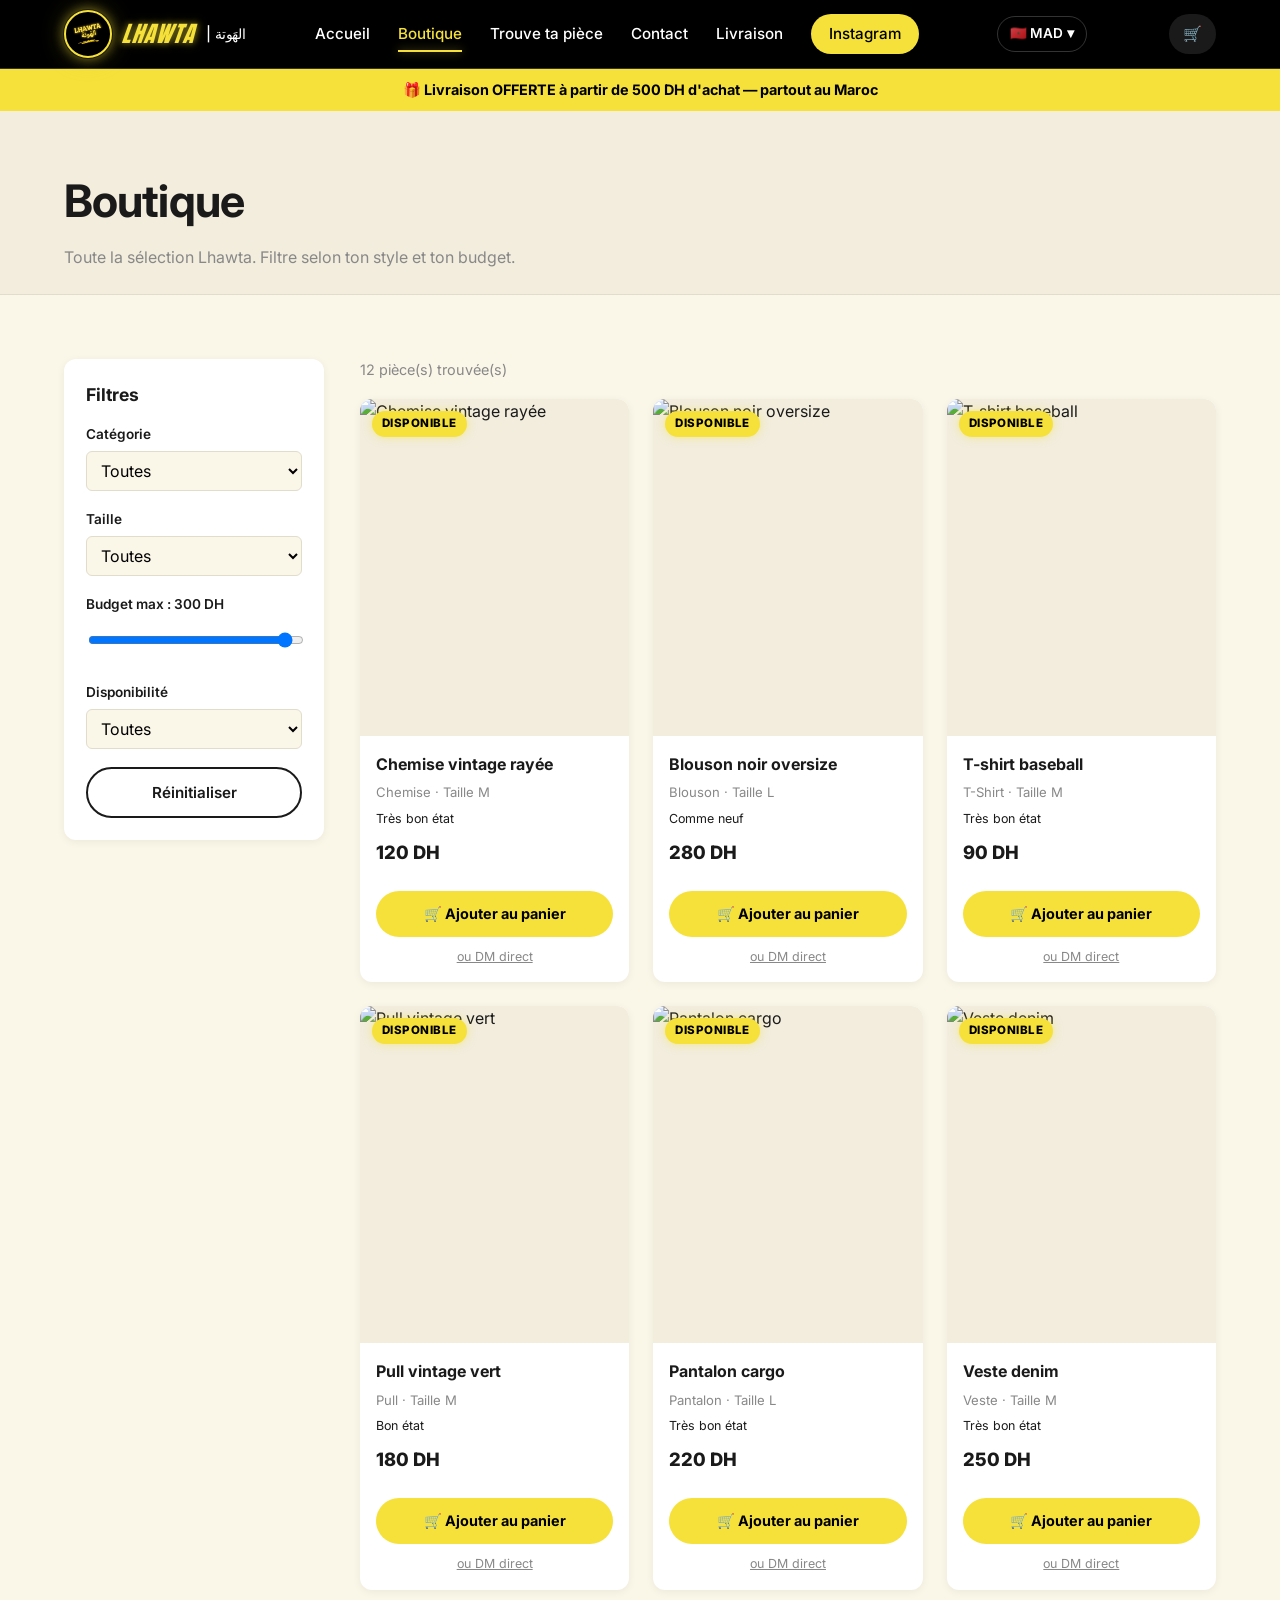
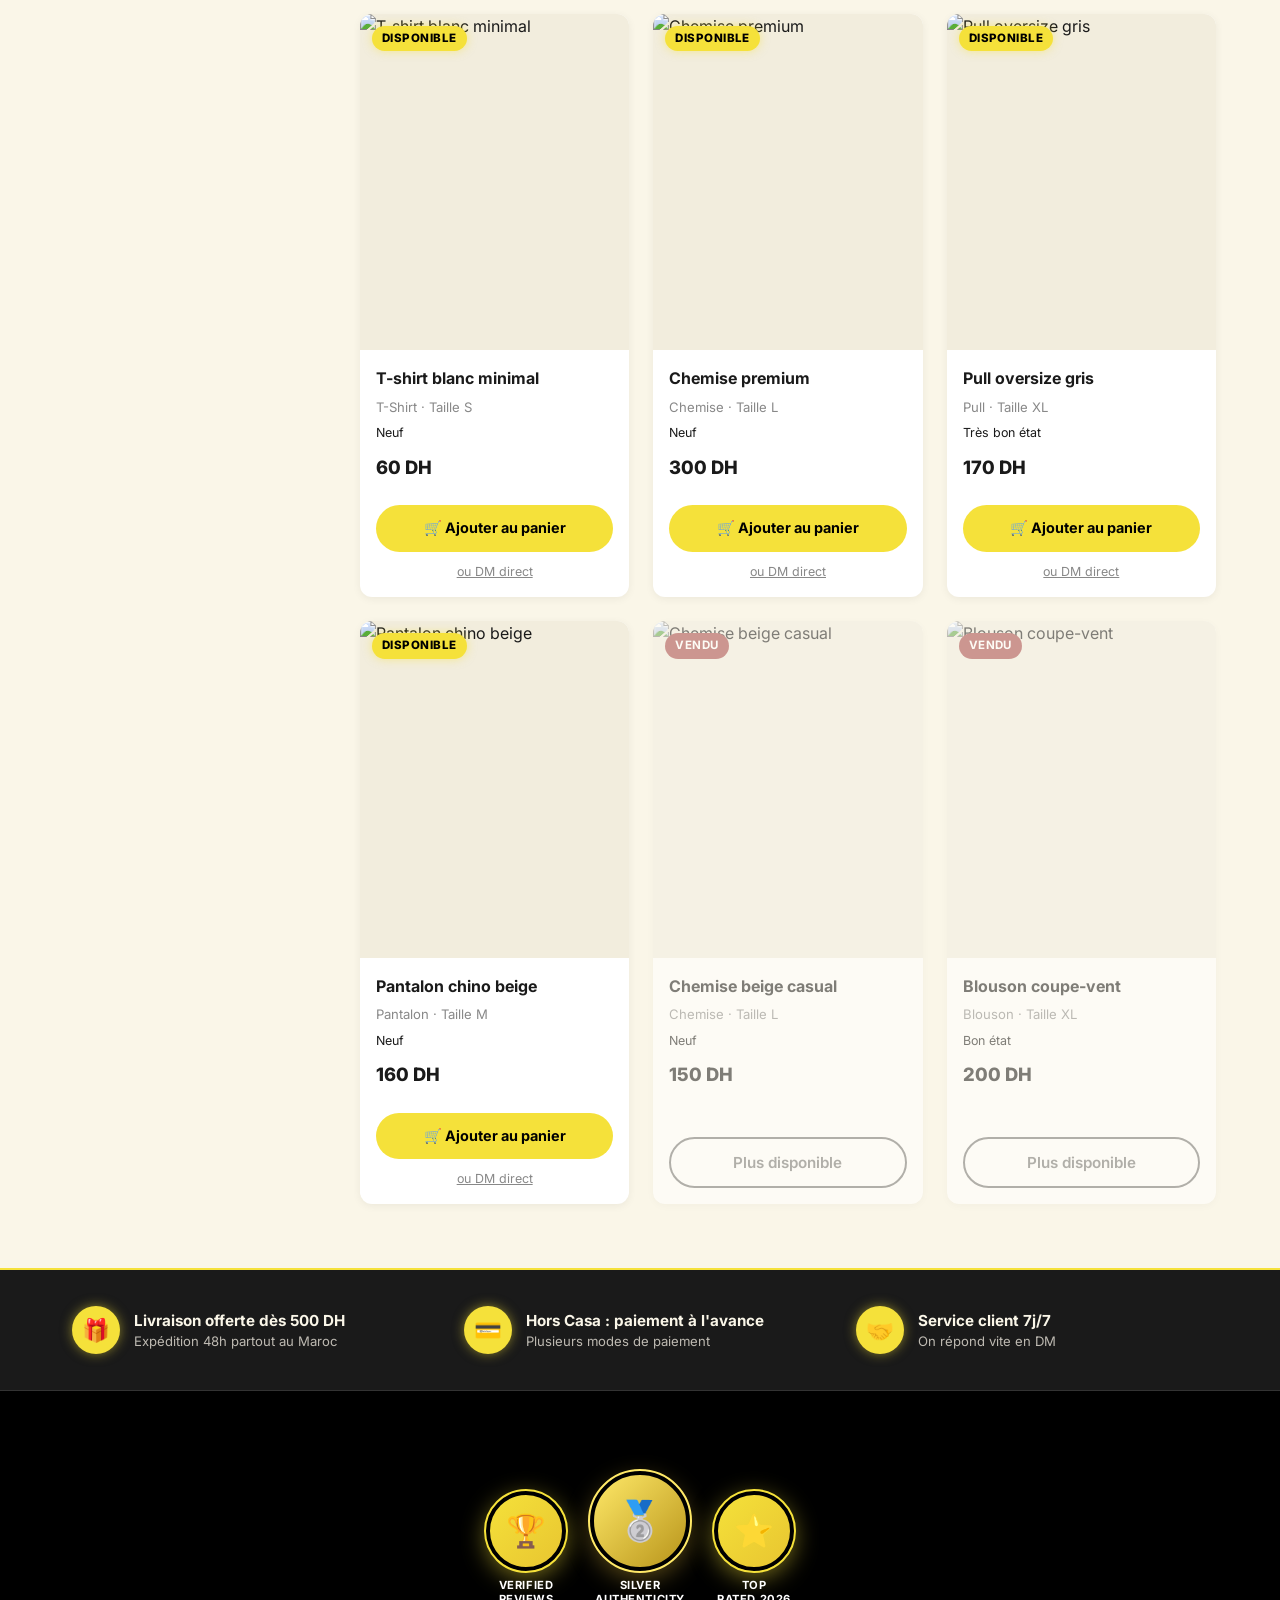
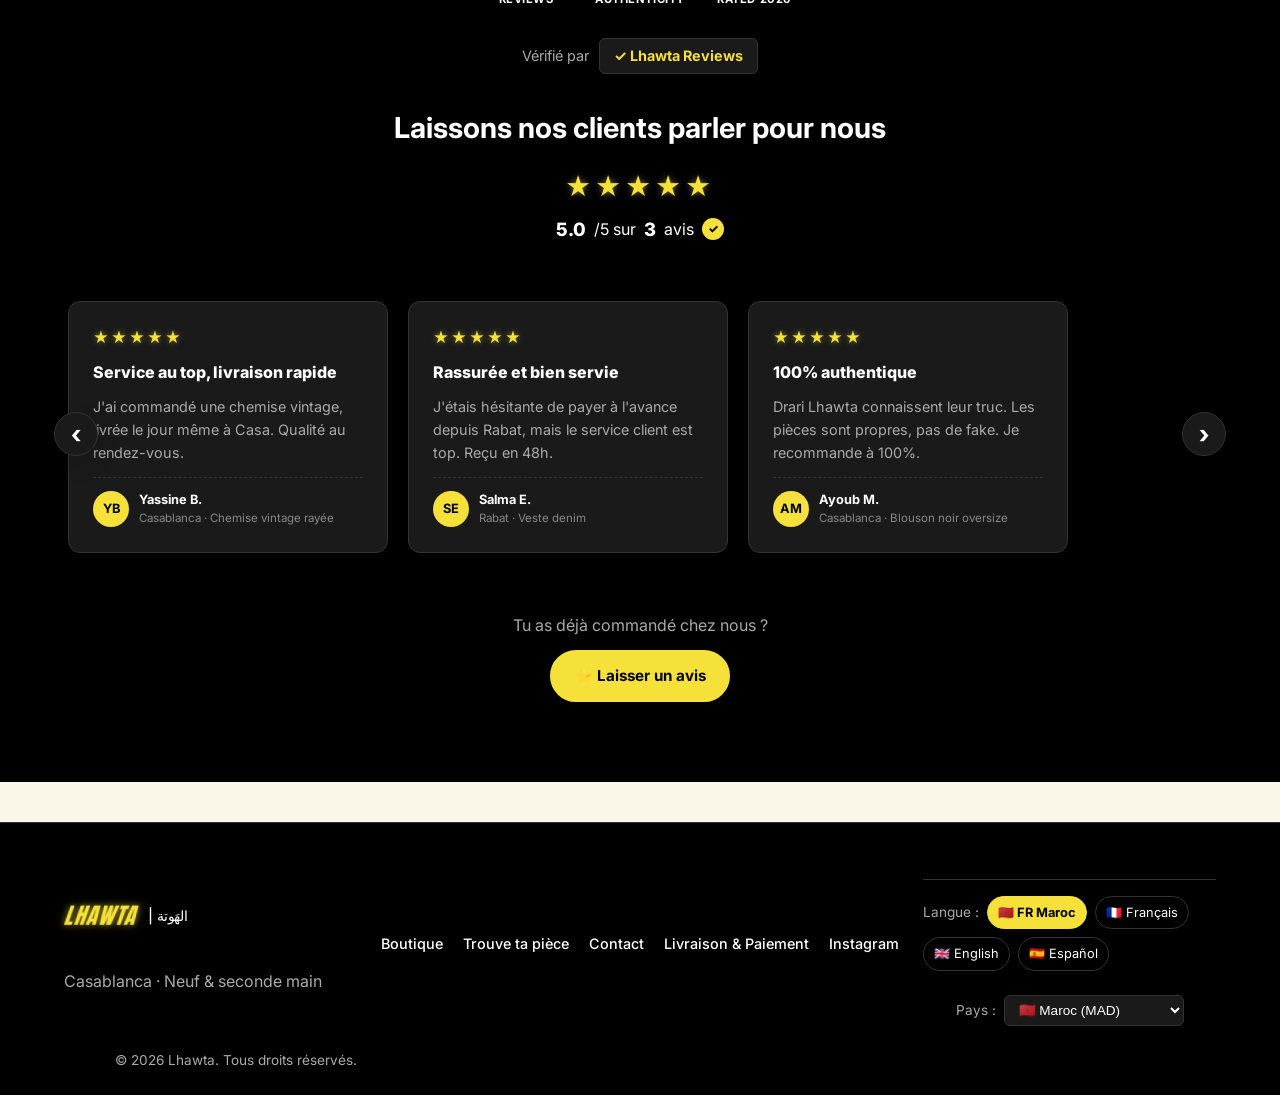
==== commit 3e1c00a4: "feat(i18n): translate JS renders + cart messages + contact prepare + reviews" ====
--- a/boutique.html
+++ b/boutique.html
@@ -12,7 +12,7 @@
   <link rel="preconnect" href="https://fonts.googleapis.com">
   <link rel="preconnect" href="https://fonts.gstatic.com" crossorigin>
   <link href="https://fonts.googleapis.com/css2?family=Anton&family=Inter:wght@400;500;600;700;800&display=swap" rel="stylesheet">
-  <link rel="stylesheet" href="css/style.css?v=20260533" />
+  <link rel="stylesheet" href="css/style.css?v=20260536" />
 </head>
 <body class="theme-light">
 
@@ -169,7 +169,7 @@
       </div>
 
       <p class="lhw-reviews-verified">
-        Vérifié par <span class="lhw-verified-logo">✓ Lhawta Reviews</span>
+        <span data-i18n="reviews.verified_by">Vérifié par</span> <span class="lhw-verified-logo">✓ Lhawta Reviews</span>
       </p>
 
       <div class="lhw-reviews-header">
@@ -177,7 +177,7 @@
         <div class="lhw-reviews-bigrating">
           <div class="lhw-reviews-bigstars">★★★★★</div>
           <p class="lhw-reviews-summary">
-            <strong class="lhw-reviews-avg">5.0</strong>/5 sur <strong class="lhw-reviews-count">3</strong> avis
+            <strong class="lhw-reviews-avg">5.0</strong><span data-i18n="reviews.based_on">/5 sur</span> <strong class="lhw-reviews-count">3</strong> <span data-i18n="reviews.reviews_word">avis</span>
             <span class="lhw-verified-tick">✓</span>
           </p>
         </div>
@@ -238,10 +238,10 @@
     </div>
   </footer>
 
-  <script src="js/i18n.js?v=20260533"></script>
-  <script src="js/products.js?v=20260533"></script>
-  <script src="js/cart.js?v=20260533"></script>
-  <script src="js/boutique.js?v=20260533"></script>
+  <script src="js/i18n.js?v=20260536"></script>
+  <script src="js/products.js?v=20260536"></script>
+  <script src="js/cart.js?v=20260536"></script>
+  <script src="js/boutique.js?v=20260536"></script>
   <!-- ===== MODALE : Laisser un avis ===== -->
   <div id="review-modal" class="review-modal" hidden>
     <div class="review-modal-overlay" onclick="closeReviewModal()"></div>
@@ -317,8 +317,8 @@
     </div>
   </div>
 
-  <script src="js/reviews.js?v=20260533"></script>
-  <script src="js/review-form.js?v=20260533"></script>
+  <script src="js/reviews.js?v=20260536"></script>
+  <script src="js/review-form.js?v=20260536"></script>
 
 </body>
 </html>
--- a/css/style.css
+++ b/css/style.css
@@ -2376,7 +2376,6 @@
 .banner-btn:hover { opacity: .9; }
 
 @media (max-width: 720px) {
-  .country-selector { display: none; }
   .lhw-detect-banner {
     top: 70px;
     flex-direction: column;
@@ -2386,3 +2385,86 @@
     font-size: .82rem;
   }
 }
+
+/* =========================================================
+   CART INTERNATIONAL — Récap pour pays hors Maroc
+   ========================================================= */
+
+.cart-summary-international .intl-shipping-notice {
+  display: flex;
+  align-items: flex-start;
+  gap: 12px;
+  background: var(--color-bg-section, #1A1A1A);
+  border-left: 3px solid var(--color-accent);
+  padding: 14px;
+  border-radius: var(--radius-sm);
+  margin: 14px 0 10px;
+  color: var(--color-text-light, #FFFFFF);
+}
+body.theme-light .cart-summary-international .intl-shipping-notice {
+  background: var(--color-bg-alt, #F2EDDD);
+  color: var(--color-text, #1A1A1A);
+}
+.intl-shipping-icon {
+  font-size: 1.6rem;
+  flex-shrink: 0;
+}
+.intl-shipping-notice strong {
+  display: block;
+  margin-bottom: 4px;
+  color: var(--color-accent);
+}
+.intl-shipping-notice p {
+  margin: 0;
+  line-height: 1.4;
+}
+
+.btn-order-intl {
+  background: var(--color-accent);
+  color: #000;
+  width: 100%;
+}
+.btn-order-intl:hover {
+  background: var(--color-accent-dark);
+  box-shadow: 0 0 18px var(--color-accent-glow);
+}
+
+/* =========================================================
+   COUNTRY SELECTOR — Version mobile compacte (drapeau seul)
+   ========================================================= */
+
+@media (max-width: 720px) {
+  .country-selector-btn {
+    padding: 0;
+    width: 38px;
+    height: 38px;
+    border-radius: 50%;
+    border: 2px solid var(--color-accent);
+    background: var(--color-bg-section, #1A1A1A);
+    display: inline-flex;
+    align-items: center;
+    justify-content: center;
+    line-height: 1;
+    box-shadow: 0 0 8px rgba(245, 225, 58, 0.3);
+    transition: transform .15s, box-shadow .2s;
+    font-size: 0; /* cache la flèche " ▾" en texte direct */
+  }
+  .country-selector-btn:hover,
+  .country-selector-btn:active {
+    transform: scale(1.08);
+    box-shadow: 0 0 14px var(--color-accent-glow);
+  }
+  .country-selector-btn .country-selector-current {
+    font-size: 1.1rem; /* on remontre uniquement le drapeau */
+  }
+
+  .country-selector {
+    margin-left: 4px;
+  }
+
+  .country-dropdown {
+    right: -10px;
+    min-width: 220px;
+    max-width: calc(100vw - 24px);
+  }
+}
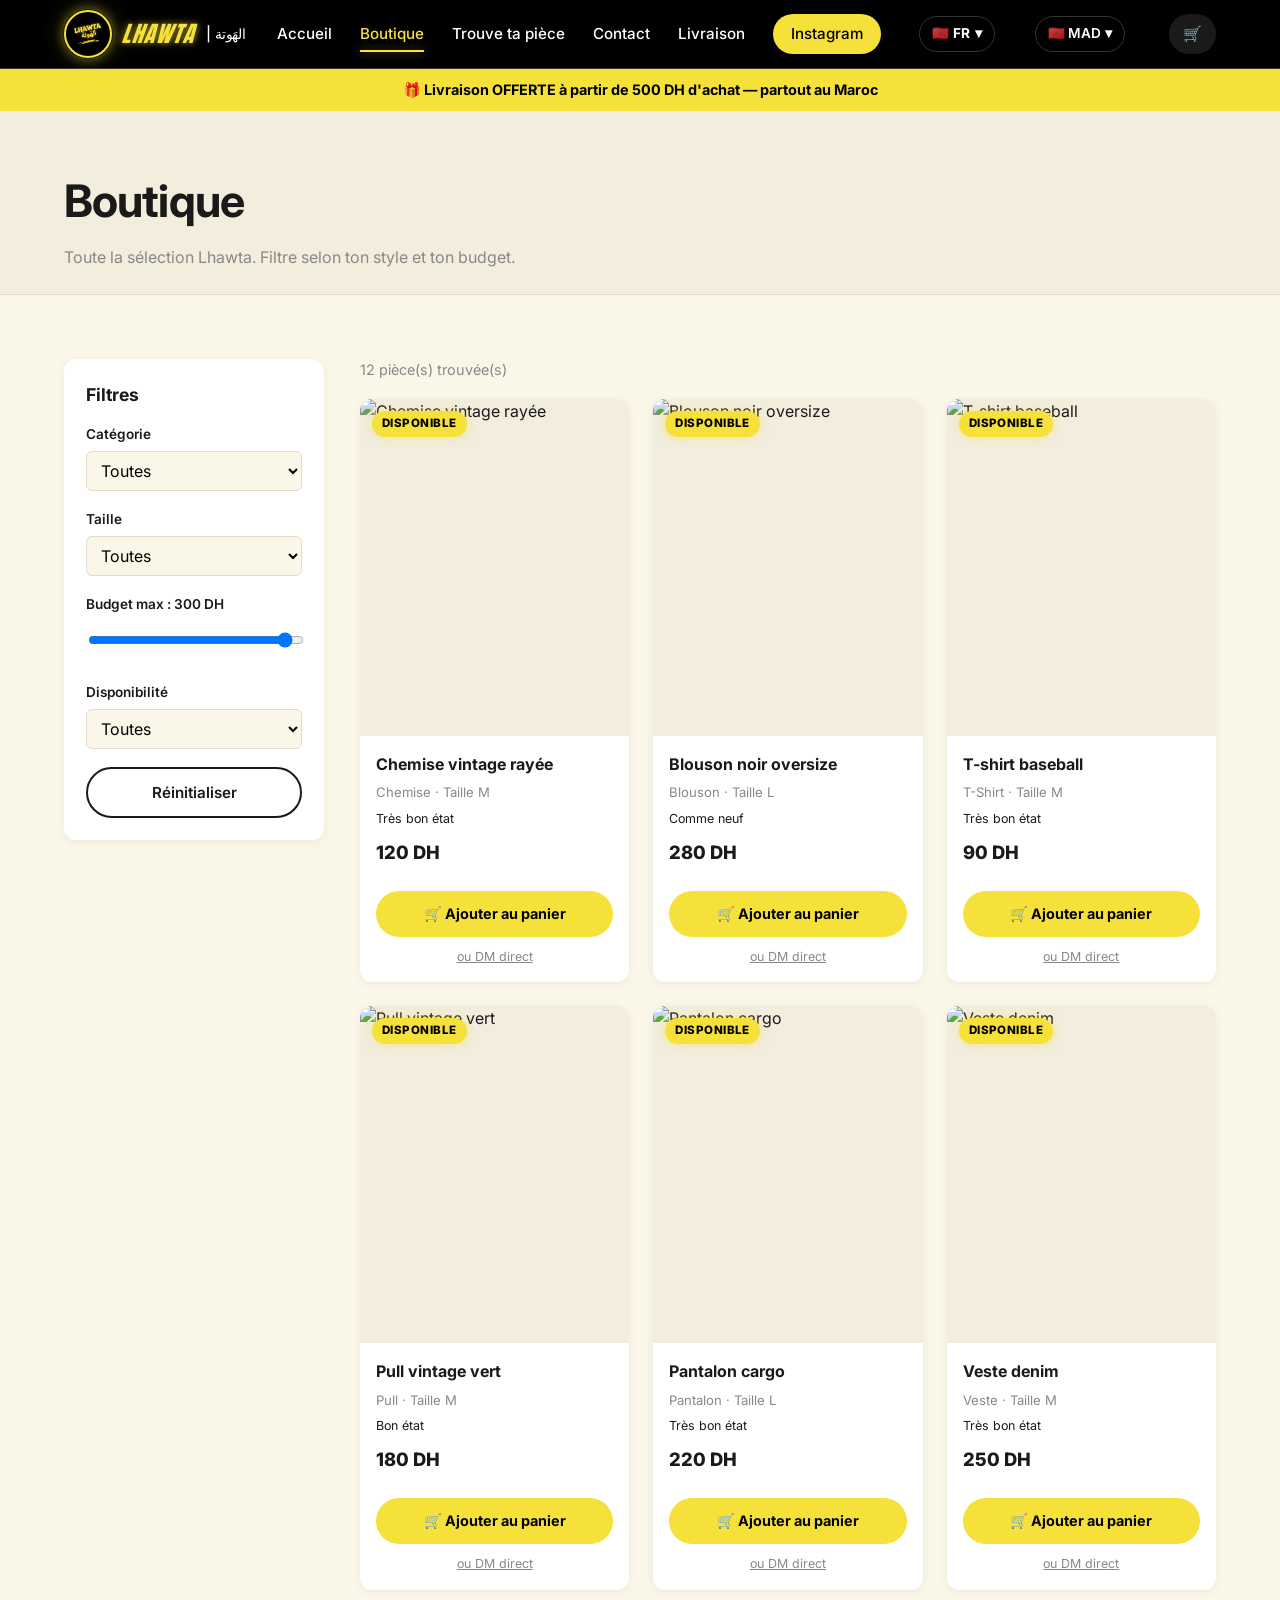
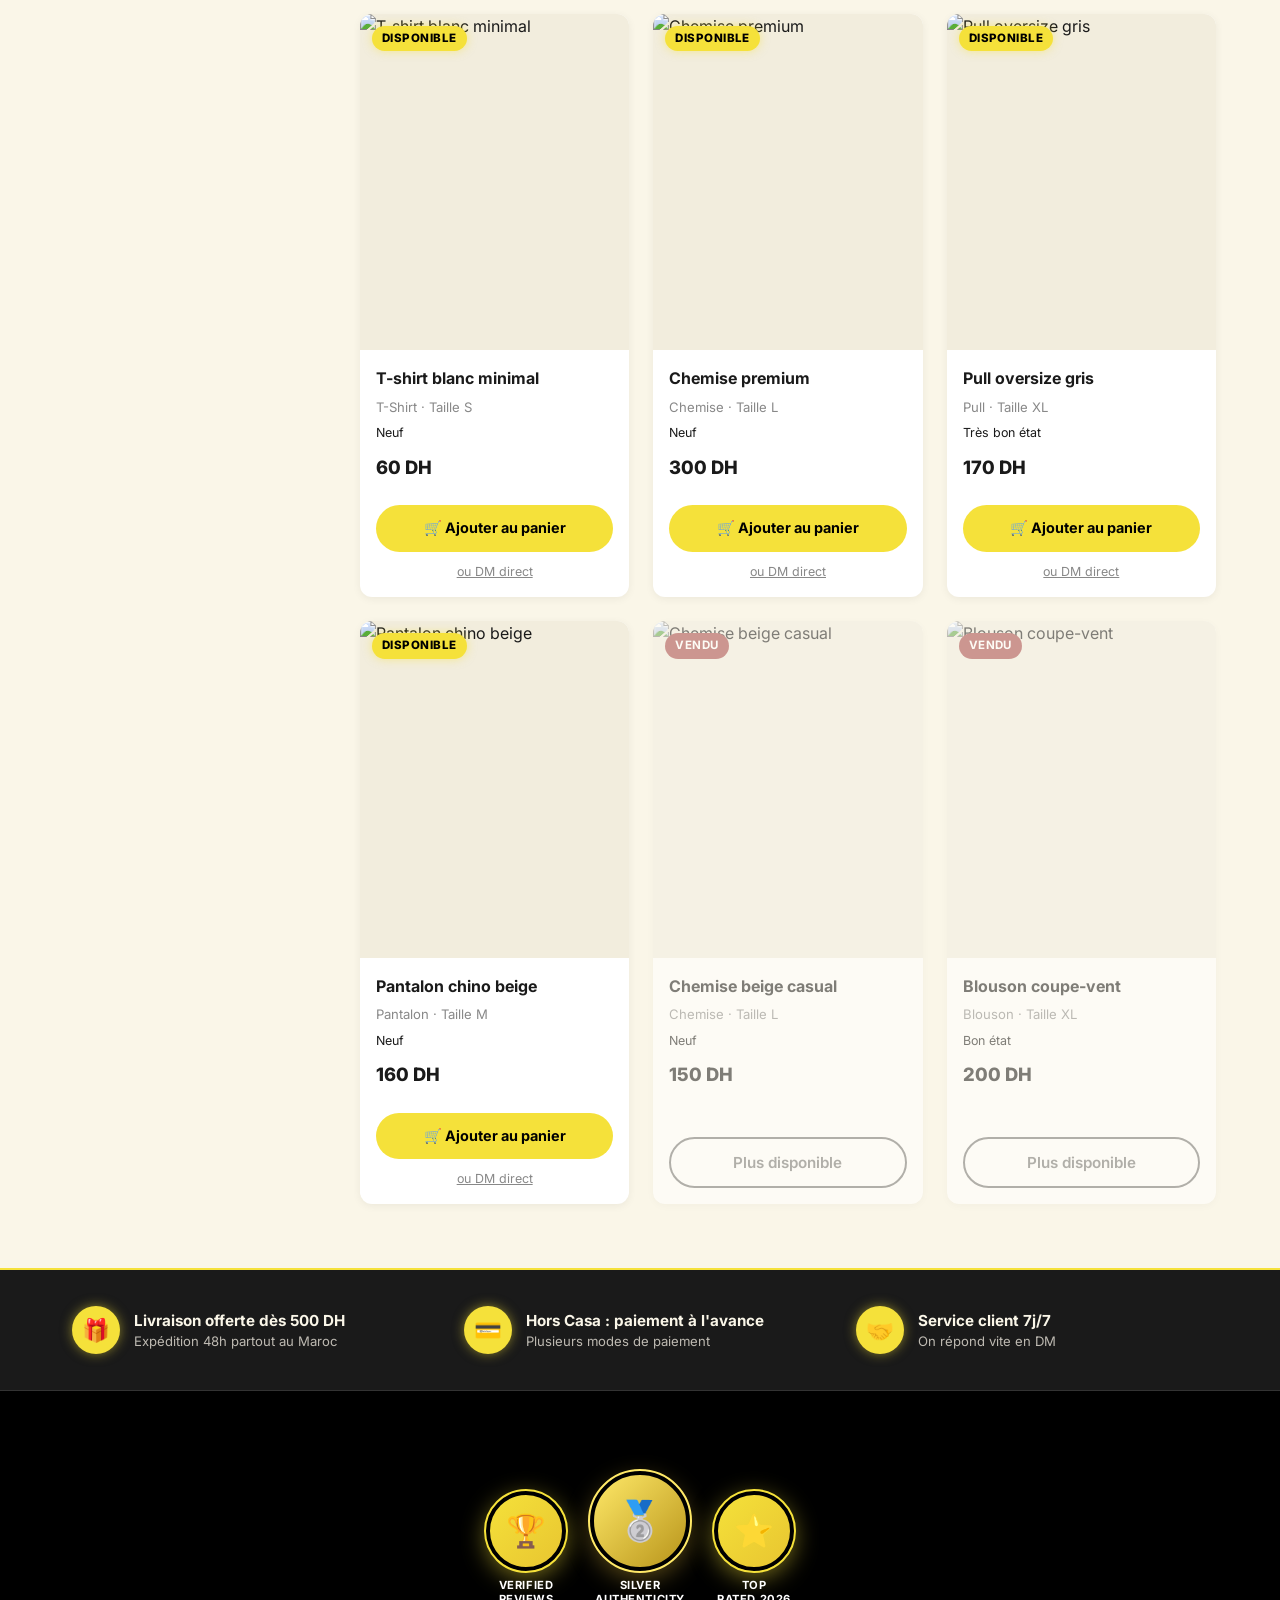
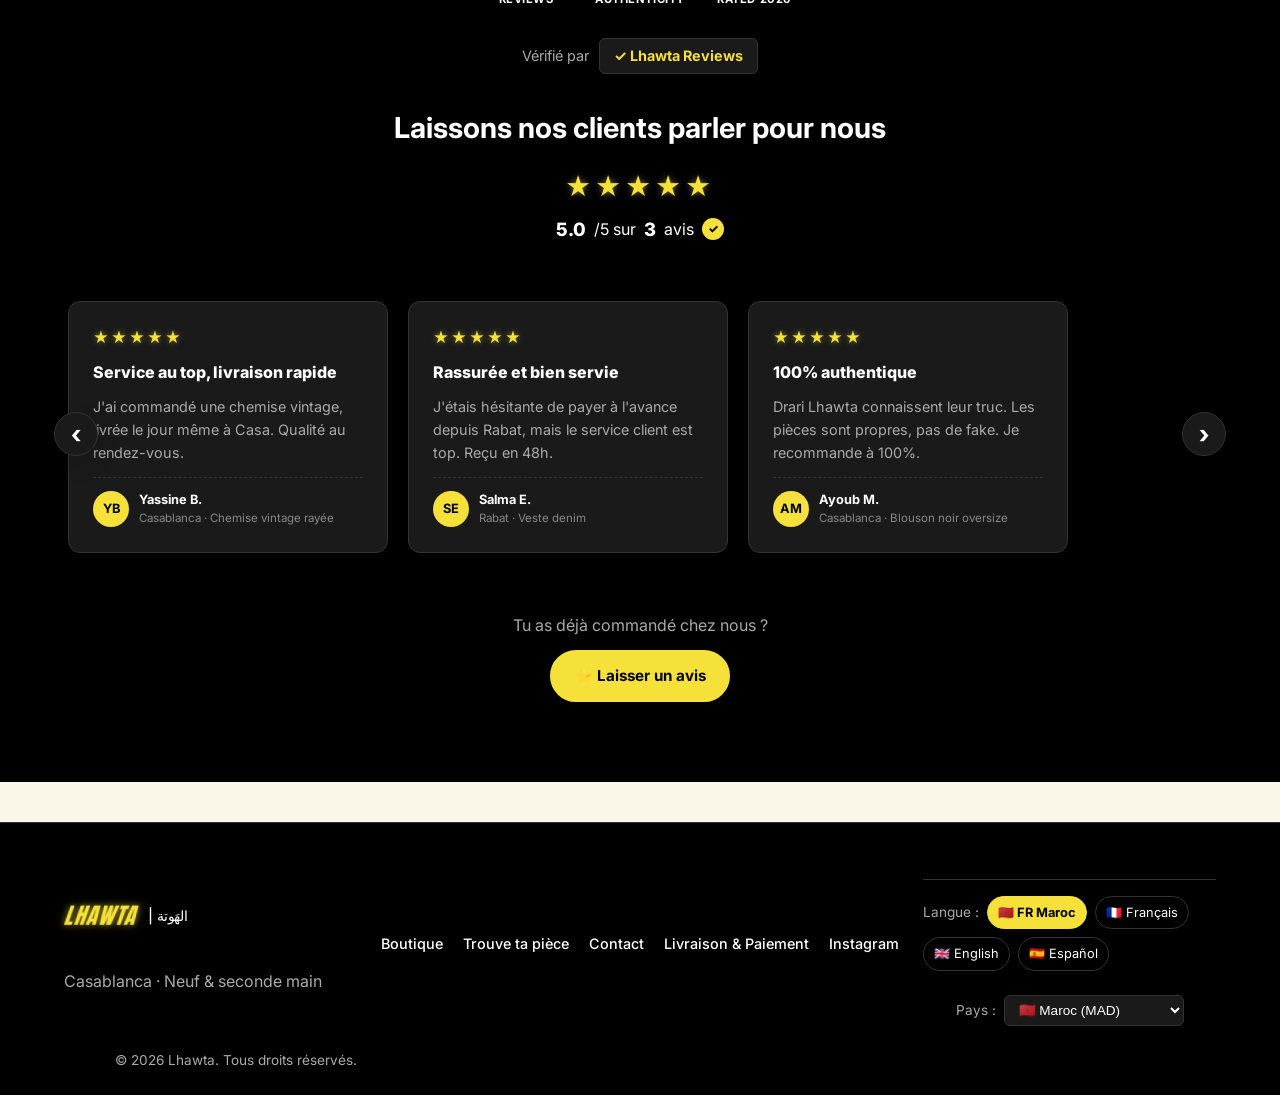
==== commit 45bb8935: "feat(i18n): add header language selector medallion (decoupled from country)" ====
--- a/boutique.html
+++ b/boutique.html
@@ -6,13 +6,13 @@
   <meta http-equiv="Cache-Control" content="no-cache, no-store, must-revalidate" />
   <meta http-equiv="Pragma" content="no-cache" />
   <meta http-equiv="Expires" content="0" />
-  <title>Boutique — Lhawta | الهَوتة</title>
-  <meta name="description" content="Toute la boutique Lhawta : chemises, t-shirts, blousons, pulls, pantalons. Neuf & seconde main à Casablanca." />
+  <title data-i18n-title="meta.shop.title">Boutique — Lhawta | الهَوتة</title>
+  <meta name="description" data-i18n-meta-desc="meta.shop.desc" content="Toute la boutique Lhawta : chemises, t-shirts, blousons, pulls, pantalons. Neuf & seconde main à Casablanca." />
   <!-- Google Fonts : Anton (logo) + Inter (corps) -->
   <link rel="preconnect" href="https://fonts.googleapis.com">
   <link rel="preconnect" href="https://fonts.gstatic.com" crossorigin>
   <link href="https://fonts.googleapis.com/css2?family=Anton&family=Inter:wght@400;500;600;700;800&display=swap" rel="stylesheet">
-  <link rel="stylesheet" href="css/style.css?v=20260536" />
+  <link rel="stylesheet" href="css/style.css?v=20260540" />
 </head>
 <body class="theme-light">
 
@@ -32,6 +32,18 @@
         <a href="livraison.html" data-i18n="nav.shipping">Livraison</a>
         <a href="https://www.instagram.com/lhawta.casablanca/" target="_blank" rel="noopener" class="nav-ig" data-i18n="nav.instagram">Instagram</a>
       </nav>
+      <!-- Sélecteur de langue -->
+      <div class="locale-selector">
+        <button class="locale-selector-btn" onclick="document.getElementById('locale-dropdown').classList.toggle('open')">
+          <span class="locale-selector-current">FR</span> ▾
+        </button>
+        <div id="locale-dropdown" class="locale-dropdown">
+          <button class="locale-option" data-locale="fr-ma" onclick="setLocale('fr-ma'); document.getElementById('locale-dropdown').classList.remove('open')">🇲🇦 FR Maroc</button>
+          <button class="locale-option" data-locale="fr" onclick="setLocale('fr'); document.getElementById('locale-dropdown').classList.remove('open')">🇫🇷 Français</button>
+          <button class="locale-option" data-locale="en" onclick="setLocale('en'); document.getElementById('locale-dropdown').classList.remove('open')">🇬🇧 English</button>
+          <button class="locale-option" data-locale="es" onclick="setLocale('es'); document.getElementById('locale-dropdown').classList.remove('open')">🇪🇸 Español</button>
+        </div>
+      </div>
       <!-- Sélecteur de pays -->
       <div class="country-selector">
         <button class="country-selector-btn" onclick="document.getElementById('country-dropdown').classList.toggle('open')">
@@ -52,7 +64,7 @@
   </header>
 
   <!-- Bannière promo livraison gratuite -->
-  <div class="promo-banner" data-i18n="shop.promo">🎁 Livraison OFFERTE à partir de 500 DH d'achat — partout au Maroc</div>
+  <div class="promo-banner content-maroc" data-i18n="shop.promo">🎁 Livraison OFFERTE à partir de 500 DH d'achat — partout au Maroc</div>
 
   <!-- ===== PAGE HEADER ===== -->
   <section class="page-header">
@@ -122,7 +134,7 @@
   </section>
 
   <!-- ===== BANNIÈRE RÉASSURANCE ===== -->
-  <section class="trust-banner">
+  <section class="trust-banner content-maroc">
     <div class="container trust-banner-inner">
       <a href="livraison.html" class="trust-item">
         <div class="trust-icon">🎁</div>
@@ -147,6 +159,33 @@
       </a>
     </div>
   </section>
+  <!-- ===== TRUST BANNER INTERNATIONAL ===== -->
+  <section class="trust-banner content-international" hidden>
+    <div class="container trust-banner-inner">
+      <a href="livraison.html" class="trust-item">
+        <div class="trust-icon">🌍</div>
+        <div class="trust-text">
+          <strong data-i18n="trust.intl.shipping.title">Expédition mondiale</strong>
+          <span data-i18n="trust.intl.shipping.subtitle">Devis en 48h, expédition sous 1-3 semaines</span>
+        </div>
+      </a>
+      <a href="livraison.html" class="trust-item">
+        <div class="trust-icon">💳</div>
+        <div class="trust-text">
+          <strong data-i18n="trust.intl.payment.title">Paiement sécurisé</strong>
+          <span data-i18n="trust.intl.payment.subtitle">Virement bancaire ou Western Union</span>
+        </div>
+      </a>
+      <a href="contact.html" class="trust-item">
+        <div class="trust-icon">🤝</div>
+        <div class="trust-text">
+          <strong data-i18n="trust.intl.support.title">Service client 7j/7</strong>
+          <span data-i18n="trust.intl.support.subtitle">Réponse rapide en DM Instagram</span>
+        </div>
+      </a>
+    </div>
+  </section>
+
 
   <!-- ===== FOOTER ===== -->
   <!-- ===== AVIS CLIENTS ===== -->
@@ -215,15 +254,15 @@
       </div>
       <div class="footer-locale">
         <div class="footer-locale-block">
-          <span class="muted small">Langue :</span>
+          <span class="muted small" data-i18n="footer.lang_label">Langue :</span>
           <button class="locale-option" data-locale="fr-ma" onclick="setLocale('fr-ma')">🇲🇦 FR Maroc</button>
           <button class="locale-option" data-locale="fr" onclick="setLocale('fr')">🇫🇷 Français</button>
           <button class="locale-option" data-locale="en" onclick="setLocale('en')">🇬🇧 English</button>
           <button class="locale-option" data-locale="es" onclick="setLocale('es')">🇪🇸 Español</button>
         </div>
         <div class="footer-locale-block">
-          <span class="muted small">Pays :</span>
-          <select onchange="setCountry(this.value)" class="footer-country-select">
+          <span class="muted small" data-i18n="footer.country_label">Pays :</span>
+          <select onchange="setCountry(this.value)" class="footer-country-select" id="footer-country-select">
             <option value="MA">🇲🇦 Maroc (MAD)</option>
             <option value="FR">🇫🇷 France (EUR)</option>
             <option value="BE">🇧🇪 Belgique (EUR)</option>
@@ -238,10 +277,10 @@
     </div>
   </footer>
 
-  <script src="js/i18n.js?v=20260536"></script>
-  <script src="js/products.js?v=20260536"></script>
-  <script src="js/cart.js?v=20260536"></script>
-  <script src="js/boutique.js?v=20260536"></script>
+  <script src="js/i18n.js?v=20260540"></script>
+  <script src="js/products.js?v=20260540"></script>
+  <script src="js/cart.js?v=20260540"></script>
+  <script src="js/boutique.js?v=20260540"></script>
   <!-- ===== MODALE : Laisser un avis ===== -->
   <div id="review-modal" class="review-modal" hidden>
     <div class="review-modal-overlay" onclick="closeReviewModal()"></div>
@@ -317,8 +356,8 @@
     </div>
   </div>
 
-  <script src="js/reviews.js?v=20260536"></script>
-  <script src="js/review-form.js?v=20260536"></script>
+  <script src="js/reviews.js?v=20260540"></script>
+  <script src="js/review-form.js?v=20260540"></script>
 
 </body>
 </html>
--- a/css/style.css
+++ b/css/style.css
@@ -2468,3 +2468,106 @@
     max-width: calc(100vw - 24px);
   }
 }
+
+/* =========================================================
+   FIX : Toggle des récaps panier (Maroc / International)
+   ========================================================= */
+
+.cart-summary[hidden] {
+  display: none !important;
+}
+
+/* =========================================================
+   LOCALE SELECTOR — Médaillon header (mirror country selector)
+   ========================================================= */
+
+.locale-selector {
+  position: relative;
+  display: inline-block;
+  margin-left: 6px;
+}
+.locale-selector-btn {
+  background: transparent;
+  color: var(--color-text-light);
+  border: 1px solid rgba(255, 255, 255, 0.2);
+  padding: 6px 12px;
+  border-radius: 999px;
+  font-size: .85rem;
+  font-weight: 700;
+  cursor: pointer;
+  transition: all .15s ease;
+  display: inline-flex;
+  align-items: center;
+  gap: 4px;
+  text-transform: uppercase;
+  letter-spacing: .04em;
+}
+.locale-selector-btn:hover {
+  border-color: var(--color-accent);
+  color: var(--color-accent);
+}
+.locale-dropdown {
+  position: absolute;
+  top: calc(100% + 8px);
+  right: 0;
+  background: #000;
+  border: 1px solid var(--color-border-dark);
+  border-radius: var(--radius-md);
+  padding: 6px;
+  min-width: 180px;
+  display: none;
+  flex-direction: column;
+  gap: 2px;
+  z-index: 200;
+  box-shadow: var(--shadow-md);
+}
+.locale-dropdown.open { display: flex; }
+.locale-dropdown .locale-option {
+  background: transparent;
+  color: var(--color-text-light);
+  border: none;
+  padding: 10px 14px;
+  text-align: left;
+  font-size: .9rem;
+  cursor: pointer;
+  border-radius: var(--radius-sm);
+  transition: background .15s, color .15s;
+}
+.locale-dropdown .locale-option:hover {
+  background: var(--color-bg-section);
+  color: var(--color-accent);
+}
+.locale-dropdown .locale-option.active {
+  background: var(--color-accent);
+  color: #000;
+  font-weight: 700;
+}
+
+@media (max-width: 720px) {
+  .locale-selector { margin-left: 2px; }
+  .locale-selector-btn {
+    padding: 0;
+    width: 38px;
+    height: 38px;
+    border-radius: 50%;
+    border: 2px solid var(--color-accent);
+    background: var(--color-bg-section, #1A1A1A);
+    font-size: .7rem;
+    line-height: 1;
+    box-shadow: 0 0 8px rgba(245, 225, 58, 0.3);
+    justify-content: center;
+  }
+  .locale-selector-btn:hover,
+  .locale-selector-btn:active {
+    transform: scale(1.08);
+    box-shadow: 0 0 14px var(--color-accent-glow);
+  }
+  /* Cache la flèche, garde le code locale */
+  .locale-selector-btn { font-size: 0; }
+  .locale-selector-btn .locale-selector-current { font-size: .72rem; }
+  .locale-dropdown {
+    right: -10px;
+    min-width: 200px;
+    max-width: calc(100vw - 24px);
+  }
+}
